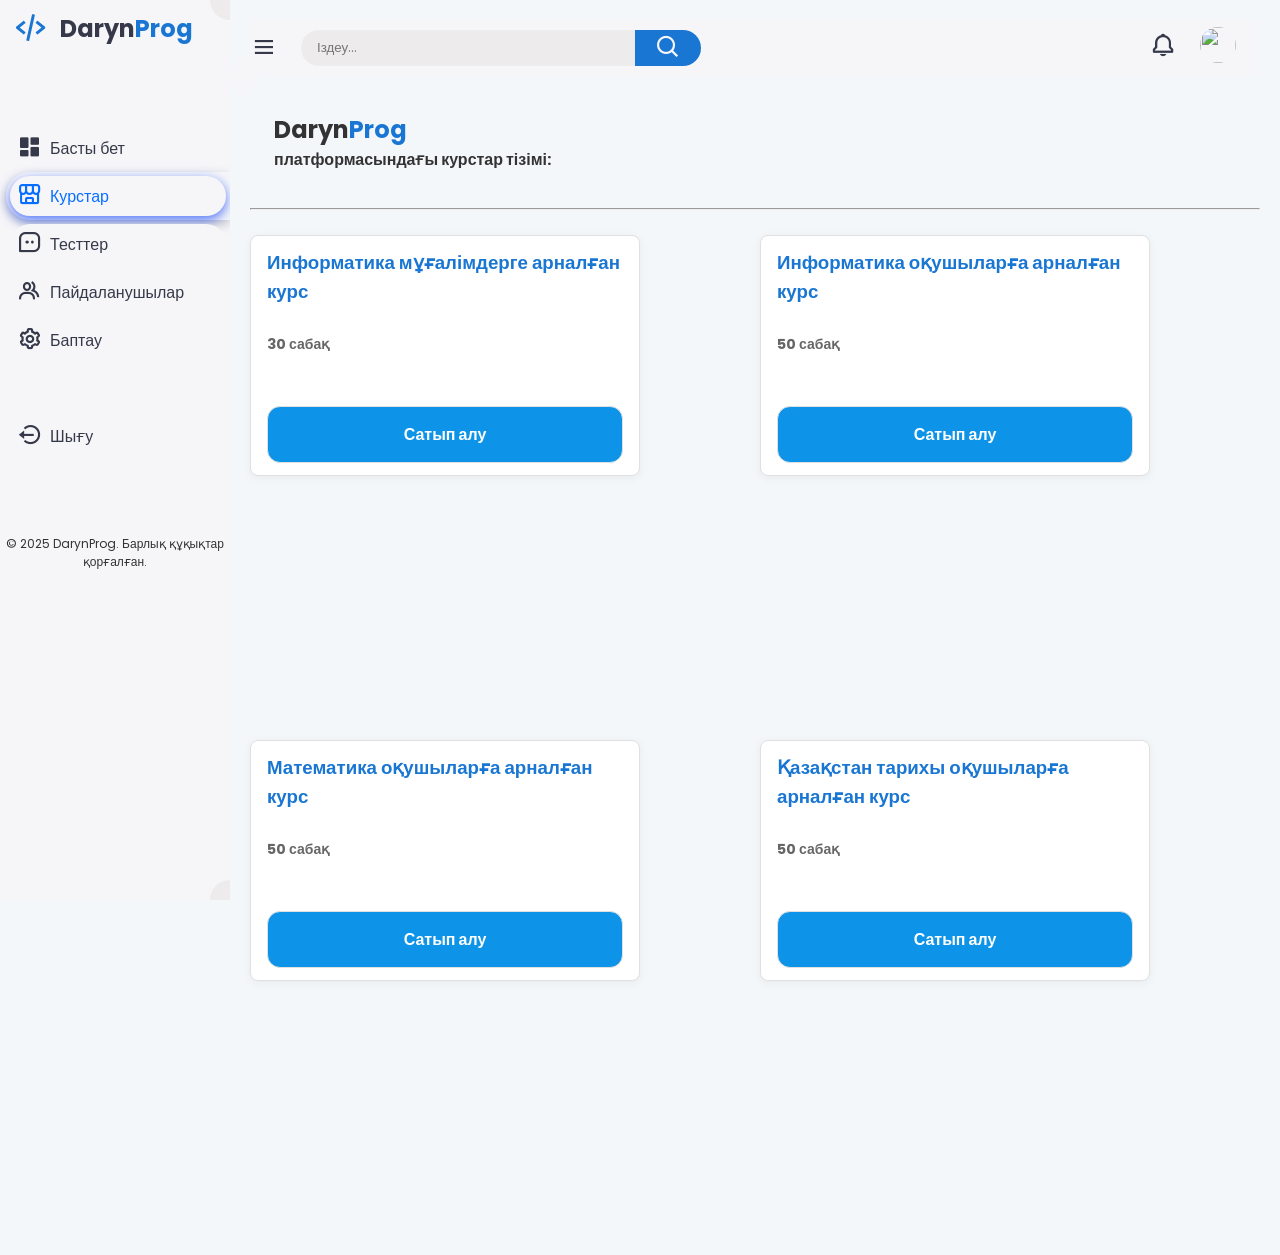
==== course.html @ 2ce2e3cc "Add files via upload" ====
<!DOCTYPE html>
<html lang="en">    
    <head>
        <meta charset="UTF-8">
        <meta name="viewport" content="width=device-width, initial-scale=1.0">
        <link href='https://unpkg.com/boxicons@2.1.4/css/boxicons.min.css' rel='stylesheet'>
        <link rel="stylesheet" href="style.css">
        <link rel="icon" href="imgg/daryn.png">
        <title>Daryn | Prog</title>
    </head>
    
    <body>
    
        <!-- Sidebar -->
        <div class="sidebar">
            <a href="#" class="logo">
                <i class='bx bx-code-alt'></i>
                <div class="logo-name"><span>Daryn</span>Prog</div>
            </a>
            <ul class="side-menu">
                <li><a href="glavny.html"><i class='bx bxs-dashboard'></i>Басты бет</a></li>
                <li class="active"><a href="course.html"><i class='bx bx-store-alt'></i>Курстар</a></li>
                <li><a href="#"><i class='bx bx-message-square-dots'></i>Тесттер</a></li>
                <li><a href="#"><i class='bx bx-group'></i>Пайдаланушылар</a></li>
                <li><a href="#"><i class='bx bx-cog'></i>Баптау</a></li>
            </ul>
            <ul class="side-menu">
                <li>
                    <a href="https://darynprog.github.io/infotest/" class="Шығу">
                        <i class='bx bx-log-out-circle'></i>
                        Шығу
                    </a>
                </li>
            </ul>
            <ul><br><br><br>
                <li align="center">
                    <p style="font-size:12px;" align="center">© 2025 DarynProg. Барлық құқықтар қорғалған. </p>
                </li>
            </ul>
        </div>
        <!-- End of Sidebar -->
    
        <!-- Main Content -->
        <div class="content">
            <!-- Navbar -->
            <nav>
                <i class='bx bx-menu'></i>
                <form action="#">
                    <div class="form-input">
                        <input type="search" placeholder="Іздеу...">
                        <button class="search-btn" type="submit"><i class='bx bx-search'></i></button>
                    </div>
                </form>
                <input type="checkbox" id="theme-toggle" hidden>
                
                <a href="#" class="notif">
                    <i class='bx bx-bell'></i>
                    
               </a>
                <a href="#" class="profile">
                    <img src="imgg/iconnn.png">
                </a>
            </nav>

            <main>
                <div id="course-container">

                    <p style="color:rgb(36, 35, 35)"> 
                        <h2> <b>Daryn<b style="color:#1976D2">Prog</b> </h2>платформасындағы курстар тізімі:   </p> 
                </div>
            </main><hr><br>
        <div class="course-container">
            <ul class="course-list">
                    <a href="index.html" >
                        <li class="course-item"> <h3> Информатика мұғалімдерге  арналған курс</h3><br><span>30  сабақ</span>
                            <br><br><br><button class="course-btn" onclick="buyAllCourses()"> 
                            <b>Сатып алу</b></button>
                        </li>
                    </a>
                    <!-- <button class="course-btn" onclick="buyCourse('course1')">Бірінші тақырыпты сатып алу</button>  -->
            </ul>
            <ul class="course-list">
                    <a href="#" >
                        <li class="course-item"> <h3> Информатика оқушыларға  арналған курс</h3><br><span>50  сабақ</span>
                            <br><br><br><button class="course-btn"><!-- onclick="buyAllCourses()" -->
                            <b>Сатып алу</b></button>
                        </li>
                    </a>
                    <!-- <button class="course-btn" onclick="buyCourse('course1')">Бірінші тақырыпты сатып алу</button>  -->
            </ul>
            <ul class="course-list">
                    <a href="#" >
                        <li class="course-item"> <h3> Математика оқушыларға  арналған курс</h3><br><span>50  сабақ</span>
                            <br><br><br><button class="course-btn"><!-- onclick="buyAllCourses()" -->
                            <b>Сатып алу</b></button>
                        </li>
                    </a>
                    <!-- <button class="course-btn" onclick="buyCourse('course1')">Бірінші тақырыпты сатып алу</button>  -->
            </ul>
            <ul class="course-list">
                    <a href="#" >
                        <li class="course-item"> <h3> Қазақстан тарихы оқушыларға  арналған курс</h3><br><span>50  сабақ</span>
                            <br><br><br><button class="course-btn"><!-- onclick="buyAllCourses()" -->
                            <b>Сатып алу</b></button>
                        </li>
                    </a>
                    <!-- <button class="course-btn" onclick="buyCourse('course1')">Бірінші тақырыпты сатып алу</button>  -->
            </ul>
            
        </div>
            <script src="index.js"></script>
</body>
</html>
---- style.css ----
@import url('https://fonts.googleapis.com/css2?family=Poppins:wght@300;400;500;600;700;800&display=swap');

:root {
    --light: #f6f6f9;
    --primary: #1976D2;
    --light-primary: #CFE8FF;
    --grey: #edebeb;
    --dark-grey: #AAAAAA;
    --dark: #363949;
    --danger: #D32F2F;
	--light-danger: #FECDD3;
    --warning: #FBC02D;
    --light-warning: #FFF2C6;
    --success: #388E3C;
    --light-success: #BBF7D0;
}

*{
    margin: 0;
    padding: 0;
    box-sizing: border-box;
    font-family: 'Poppins', sans-serif;
}

.bx{
    font-size: 1.7rem;
}

a{
    text-decoration: none;
}

li{
    list-style: none;
}

html{
    overflow-x: hidden;
}

body.dark{
    --light: #181a1e;
    --grey: #25252c;
    --dark: #fbfbfb
}

body{
    background: var(--grey);
    overflow-x: hidden;
}

.sidebar{
    position: fixed;
    top: 0;
    left: 0;
    background: var(--light);
    width: 230px;
    height: 100%;
    z-index: 2000;
    overflow-x: hidden;
    scrollbar-width: none;
    transition: all 0.3s ease;
    }

.sidebar::-webkit-scrollbar{
    display: none;
}

.sidebar.close{
    width: 60px;
}
.course-list-wrapper {
    width: 100%;
    padding: 10px;
}



.course-list {
    padding: 0;
    margin: 0;
    list-style: none;
}




.sidebar .logo{
    font-size: 24px;
    font-weight: 700;
    height: 56px;
    display: flex;
    align-items: center;
    color: var(--primary);
    z-index: 500;
    padding-bottom: 20px;
    box-sizing: content-box;
}
.sidebar .logo .logo-name span{
    color: var(--dark);
    
}

.sidebar .logo .bx{
    min-width: 60px;
    display: flex;
    justify-content: center;
    font-size: 2.2rem;
}

.sidebar .side-menu{
    width: 100%;
    margin-top: 48px;
}

.sidebar .side-menu li{
    height: 48px;
    background: transparent;
    margin-left: 6px;
    border-radius: 48px 0 0 48px;
    padding: 4px;
}

.sidebar .side-menu li.active{
    box-shadow: 0 4px 12px rgba(0,0,0,0.2);
}
.sidebar .side-menu li:hover {
    background-color:#d9d9f3;
    transform: translateX(2px); /* Жанынан 5px-ге жылжиды */
    transition: all 0.6s ease;
    color:#056dfffd;
    box-shadow: 0 4px 12px rgba(11, 62, 247, 0.7);
  }
.sidebar .side-menu li.active::before{
    content: "";
    position: absolute;
    width: 40px;
    height: 40px;
    border-radius: 50%;
    top: -40px;
    right: 0;
    box-shadow: 20px 20px 0 var(--grey);
    z-index: -1;
}

.sidebar .side-menu li.active::after{
    content: "";
    position: absolute;
    width: 40px;
    height: 40px;
    border-radius: 50%;
    bottom: -40px;
    right: 0;
    box-shadow: 20px -20px 0 var(--grey);
    z-index: -1;
}

.sidebar .side-menu li a{
    width: 100%;
    height: 100%;
    background: var(--light);
    display: flex;
    align-items: center;
    border-radius: 48px;
    font-size: 16px;
    color: var(--dark);
    white-space: nowrap;
    overflow-x: hidden;
    transition: all 0.3s ease;
}

.sidebar .side-menu li.active a{
    color:#056dfffd;
    box-shadow: 0 4px 12px rgba(11, 62, 247, 0.7); 
    /*  0,0,0,0.2 */
}

.sidebar.close .side-menu li a{
    width: calc(48px - (4px * 2));
    transition: all 0.3s ease;
}

.sidebar .side-menu li a .bx{
    min-width: calc(60px - ((4px + 6px) * 2));
    display: flex;
    font-size: 1.6rem;
    justify-content: center;
}
.sidebar .side-menu li a.logout{
    color: var(--danger); 
}
.content{
    position: relative;
    width: calc(100% - 230px);
    left: 230px;
    transition: all 0.3s ease;
}

.sidebar.close~.content{
    width: calc(100% - 60px);
    left: 60px;
}

.content nav{
    height: 56px;
    background: var(--light);
    padding: 0 24px 0 0;
    display: flex;
    align-items: center;
    grid-gap: 24px;
    position: sticky;
    top: 0;
    left: 0;
    z-index: 1000;
}

.content nav::before{
    content: "";
    position: absolute;
    width: 40px;
    height: 40px;
    bottom: -40px;
    left: 0;
    border-radius: 50%;
    box-shadow: -20px -20px 0 var(--light);
}

.content nav a{
    color: var(--dark);
}

.content nav .bx.bx-menu{
    cursor: pointer;
    color: var(--dark);
}

.content nav form{
    max-width: 400px;
    width: 100%;
    margin-right: auto;
}

.content nav form .form-input{
    display: flex;
    align-items: center;
    height: 36px;
}

.content nav form .form-input input{
    flex-grow: 1;
    padding: 0 16px;
    height: 100%;
    border: none;
    background: var(--grey);
    border-radius: 36px 0 0 36px;
    outline: none;
    width: 100%;
    color: var(--dark);
}

.content nav form .form-input button{
    width: 80px;
    height: 100%;
    display: flex;
    justify-content: center;
    align-items: center;
    background: var(--primary);
    color: var(--light);
    font-size: 18px;
    border: none;
    outline: none;
    border-radius: 0 36px 36px 0;
    cursor: pointer;
}

.content nav .notif{
    font-size: 20px;
    position: relative;
}

.content nav .notif .count{
    position: absolute;
    top: -6px;
    right: -6px;
    width: 20px;
    height: 20px;
    background: var(--danger);
    border-radius: 50%;
    color: var(--light);
    border: 2px solid var(--light);
    font-weight: 700;
    font-size: 12px;
    display: flex;
    align-items: center;
    justify-content: center;
}

.content nav .profile img{
    width: 36px;
    height: 36px;
    object-fit: cover;
    border-radius: 50%;
}

.content nav .theme-toggle{
    display: block;
    min-width: 50px;
    height: 25px;
    background: var(--grey);
    cursor: pointer;
    position: relative;
    border-radius: 25px;
}

.content nav .theme-toggle::before{
    content: "";
    position: absolute;
    top: 2px;
    left: 2px;
    bottom: 2px;
    width: calc(25px - 4px);
    background: var(--primary);
    border-radius: 50%;
    transition: all 0.3s ease;
}

.content nav #theme-toggle:checked+.theme-toggle::before{
    left: calc(100% - (25px - 4px) - 2px);
}

.content main{
    width: 100%;
    padding: 36px 24px;
    max-height: calc(100vh - 56px);
}

.content main .header{
    display: flex;
    align-items: center;
    justify-content: space-between;
    grid-gap: 16px;
    flex-wrap: wrap;
}

.content main .header .left h1{
    font-size: 36px;
    font-weight: 600;
    margin-bottom: 10px;
    align-items: center;
    padding-left: 65px;
    color:#1370e2;
    border-radius: 13px;
    box-shadow: 0 2px 6px rgb(5, 34, 254);
    /* var(--dark) */
}

.content main .header .left .breadcrumb{
    display: flex;
    align-items: center;
    grid-gap: 16px;
}

.content main .header .left .breadcrumb li{
    color: var(--dark);
}

.content main .header .left .breadcrumb li a{
    color: var(--dark-grey);
    pointer-events: none;
}

.content main .header .left .breadcrumb li a.active{
    color: var(--primary);
    pointer-events: none;
}

.content main .header .report{
    height: 36px;
    padding: 0 16px;
    border-radius: 36px;
    background: var(--primary);
    color: var(--light);
    display: flex;
    align-items: center;
    justify-content: center;
    grid-gap: 10px;
    font-weight: 500;
}

.content main .insights{
    display: grid;
    grid-template-columns: repeat(auto-fit, minmax(240px, 1fr));
    grid-gap: 24px;
    margin-top: 36px;
}

.content main .insights li{
    padding: 24px;
    background: var(--light);
    border-radius: 20px;
    display: flex;
    align-items: center;
    grid-gap: 24px;
    cursor: pointer;
}

.content main .insights li .bx{
    width: 80px;
    height: 80px;
    border-radius: 10px;
    font-size: 36px;
    display: flex;
    align-items: center;
    justify-content: center;
}

.content main .insights li:nth-child(1) .bx{
    background: var(--light-primary);
    color: var(--primary);
}

.content main .insights li:nth-child(2) .bx{
    background: var(--light-warning);
    color: var(--warning);
}

.content main .insights li:nth-child(3) .bx{
    background: var(--light-success);
    color: var(--success);
}

.content main .insights li:nth-child(4) .bx{
    background: var(--light-danger);
    color: var(--danger);
}

.content main .insights li .info h3{
    font-size: 24px;
    font-weight: 600;
    color: var(--dark);
}

.content main .insights li .info p{
    color: var(--dark);
}

.content main .bottom-data{
    display: flex;
    flex-wrap: wrap;
    grid-gap: 24px;
    margin-top: 24px;
    width: 100%;
    color: var(--dark);
}

.content main .bottom-data>div{
    border-radius: 20px;
    background: var(--light);
    padding: 24px;
    overflow-x: auto;
}

.content main .bottom-data .header{
    display: flex;
    align-items: center;
    grid-gap: 16px;
    margin-bottom: 24px;
}

.content main .bottom-data .header h3{
    margin-right: auto;
    font-size: 24px;
    font-weight: 600;
}

.content main .bottom-data .header .bx{
    cursor: pointer;
}

.content main .bottom-data .orders{
    flex-grow: 1;
    flex-basis: 500px;
}

.content main .bottom-data .orders table{
    width: 100%;
    border-collapse: collapse;
}

.content main .bottom-data .orders table th{
    padding-bottom: 12px;
    font-size: 13px;
    text-align: left;
    border-bottom: 1px solid var(--grey);
}

.content main .bottom-data .orders table td{
    padding: 16px 0;
}

.content main .bottom-data .orders table tr td:first-child{
    display: flex;
    align-items: center;
    grid-gap: 12px;
    padding-left: 6px;
}

.content main .bottom-data .orders table td img{
    width: 36px;
    height: 36px;
    border-radius: 50%;
    object-fit: cover;
}

.content main .bottom-data .orders table tbody tr{
    cursor: pointer;
    transition: all 0.3s ease;
}

.content main .bottom-data .orders table tbody tr:hover{
    background: var(--grey);
}

.content main .bottom-data .orders table tr td .status{
    font-size: 10px;
    padding: 6px 16px;
    color: var(--light);
    border-radius: 20px;
    font-weight: 700;
}

.content main .bottom-data .orders table tr td .status.completed{
    background: var(--success);
}

.content main .bottom-data .orders table tr td .status.process{
    background: var(--primary);
}

.content main .bottom-data .orders table tr td .status.pending{
    background: var(--warning);
}

.content main .bottom-data .reminders{
    flex-grow: 1;
    flex-basis: 300px;
}

.content main .bottom-data .reminders .task-list{
    width: 100%;
}

.content main .bottom-data .reminders .task-list li{
    width: 100%;
    margin-bottom: 16px;
    background: var(--grey);
    padding: 14px 10px;
    border-radius: 10px;
    display: flex;
    align-items: center;
    justify-content: space-between;
}

.content main .bottom-data .reminders .task-list li .task-title{
    display: flex;
    align-items: center;
}

.content main .bottom-data .reminders .task-list li .task-title p{
    margin-left: 6px;
}

.content main .bottom-data .reminders .task-list li .bx{
  cursor: pointer;  
}

.content main .bottom-data .reminders .task-list li.completed{
    border-left: 10px solid var(--success);
}

.content main .bottom-data .reminders .task-list li.not-completed{
    border-left: 10px solid var(--danger);
}

.content main .bottom-data .reminders .task-list li:last-child{
   margin-bottom: 0;
}

@media screen and (max-width: 768px) {
    .course-item {
        display: flex;
        align-items: center;
        padding: 12px;
        margin-bottom: 10px;
        background-color: #fff;
        border-radius: 10px;
        box-shadow: 0 2px 5px rgba(0, 0, 0, 0.1);
        font-size: 15px;
        gap: 10px; /* иконка мен жазу арасын ашу үшін */
    }

    .course-info {
        flex: 1; /* максимум кеңістік алады */
        min-width: 0; /* сығылуға рұқсат береді */
        font-weight: 600;
        font-size: 15px;
        overflow-wrap: break-word;
    }
    .toggle-icon {
        width: 30px;
        height: 30px;
        background-color: #cce4ff;
        color: #005cbf;
        border-radius: 50%;
        display: flex;
        justify-content: center;
        align-items: center;
        font-size: 16px;
        cursor: pointer;
        /* сол жаққа жылжыту үшін: */
        order: -1;
        margin-right: 10px;
    }
    
    .sidebar{
        width: 200px;
    }

    .content{
        width: calc(100% - 60px);
        left: 200px;
    }
    .course-btn{
        width: 100%;
        padding: 10px;
        padding: 0;
        margin: 0;
        list-style: none;
        text-align: center;
        justify-content: space-between;
        align-items: center;
        flex-wrap: wrap;
    }
    .course-btn:hover {
        background-color: #006fd6;
        box-shadow: 0 8px 16px rgba(0, 0, 0, 0.2);
        transform: scale(1.05);
      }
    .course-list-wrapper {
        width: 100%;
        padding: 10px;
    }

    .course-list {
        padding: 0;
        margin: 0;
        list-style: none;
    }
    .subtext {
        display: block;
        font-size: 13px;
        color: gray;
        margin-top: 4px;
    }
    .lesson-list {
        padding-left: 20px;
        margin-top: -5px;
        margin-bottom: 10px;
        font-size: 13px;
        color: #333;
    }

    .lesson-item {
        padding: 5px 0;
    }
    
}
        @media screen and (max-width: 576px) {
            .course-list-wrapper {
                width: 100%;
                padding: 10px;
            }
        
            .course-list {
                padding: 0;
                margin: 0;
                list-style: none;
            }
            .course-btn{
                width: 100%;
                padding: 10px;
                padding: 0;
                margin: 0;
                list-style: none;
                justify-content: space-between;
                align-items: center;
                flex-wrap: wrap;
            }
            .course-btn:hover {
                background-color: #006fd6;
                box-shadow: 0 8px 16px rgba(0, 0, 0, 0.2);
                transform: scale(1.05);
              }
        
            .course-item {
                display: flex;
                justify-content: space-between;
                align-items: center;
                padding: 12px;
                margin-bottom: 10px;
                background-color: #fff;
                border-radius: 10px;
                box-shadow: 0 2px 5px rgba(0, 0, 0, 0.1);
                font-size: 15px;
                flex-wrap: wrap;
            }
        
            .course-info {
                flex: 1 1 70%;
                font-weight: 600;
                font-size: 14px;
            }
        
            .subtext {
                display: block;
                font-size: 13px;
                color: gray;
                margin-top: 4px;
            }
        
            .toggle-icon {
                width: 30px;
                height: 30px;
                background-color: #cce4ff;
                color: #005cbf;
                border-radius: 50%;
                display: flex;
                justify-content: center;
                align-items: center;
                font-size: 16px;
                cursor: pointer;
                /* сол жаққа жылжыту үшін: */
                order: -1;
                margin-right: 10px;
            }
            .lesson-list {
                padding-left: 20px;
                margin-top: -5px;
                margin-bottom: 10px;
                font-size: 13px;
                color: #333;
            }
        
            .lesson-item {
                padding: 5px 0;
            }
        
        
    
    .content nav form .form-input input{
        display: none;
    }

    .content nav form .form-input button{
        width: auto;
        height: auto;
        background: transparent;
        color: var(--dark);
        border-radius: none;
    }

    .content nav form.show .form-input input{
        display: block;
        width: 100%;
    }

    .content nav form.show .form-input button{
        width: 36px;
        height: 100%;
        color: var(--light);
        background: var(--danger);
        border-radius: 0 36px 36px 0;
    }

    .content nav form.show~.notif, .content nav form.show~.profile{
        display: none;
    }

    .content main .insights {
        grid-template-columns: 1fr;
    }

    .content main .bottom-data .header{
        min-width: 340px;
    }

    .content main .bottom-data .orders table{
        min-width: 340px;
    }

    .content main .bottom-data .reminders .task-list{
        min-width: 340px;
    }

}
body {
    font-family: 'Segoe UI', Tahoma, Geneva, Verdana, sans-serif;
    background-color: #f4f7fa;
    margin: 0;
    padding: 20px;
    color: #333;
  }
  h1 {
    font-size: 28px;
    margin-bottom: 20px;
  }
  .course-container {
    height:1000px;
    display: grid;
    grid-template-columns: repeat(2, minmax(100px, 1fr));
    gap: 10px;
    align-items: start;
  }
  .course-btn{
    cursor:pointer;
    color:#ffffff;
    font-size: 16px;
    background-color: #0d94e8;
    border-radius: 13px;
    border: 1px solid #e0e0e0;
    width: 100%;
    padding: 15px;
    list-style: none;
    transition: 0.3s ease;
    justify-content: center;
    align-items: center;
  }
  .course-btn:hover {
    background-color: #115a9e;
    color:#07ff39;
    box-shadow: 0 8px 16px rgba(0, 0, 0, 0.2);
    transform: scale(1.05);
  }
  .course-item {
    color: #1976D2;
    transition: all 0.3s ease;
    box-shadow: 0 2px 10px rgba(0, 0, 0, 0.05);
    cursor: pointer;
    background: #ffffff;
    border: 1px solid #e0e0e0;
    padding: 12px 16px;
    border-radius: 8px;
    margin-bottom: 5px;
    align-items: center;
    font-weight: bold;
    user-select: none;
  }


  .course-list {
    list-style: none;
    padding: 0;
    max-width: 390px;
    transition: 0.3s ease;
    height: 0px;
  }
  .course-list-wrapper{
    padding-bottom: 200px;
  }
  
  .course-item:hover {
    background-color: #eaf3ff;
    transform: translateY(-3px);
    border-left: 6px solid #007bff;
  }
  .course-item span {
    font-size: 14px;
    color: #666;
    transition:  0.3s ease;
  }

  .video-section {
    margin-top: 40px;
    max-width: 800px;
    background: white;
    padding: 20px;
    border-radius: 16px;
    box-shadow: 0 2px 10px rgba(0, 0, 0, 0.05);
  }

  iframe {
    width: 100%;
    height: 400px;
    border: none;
    border-radius: 8px;
  }

  .quiz {
    margin-top: 20px;
  }
  .quiz input[type="text"] {
    width: 100%;
    padding: 10px;
    margin-bottom: 10px;
    border: 1px solid #ccc;
    border-radius: 6px;
  }
  .quiz button {
    padding: 10px 20px;
    background-color: #1976D2;
    color: white;
    border: none;
    border-radius: 6px;
    cursor: pointer;
    transition: background-color 0.3s ease;
  }
  .quiz button:hover {
    background-color: #00060c;
  }
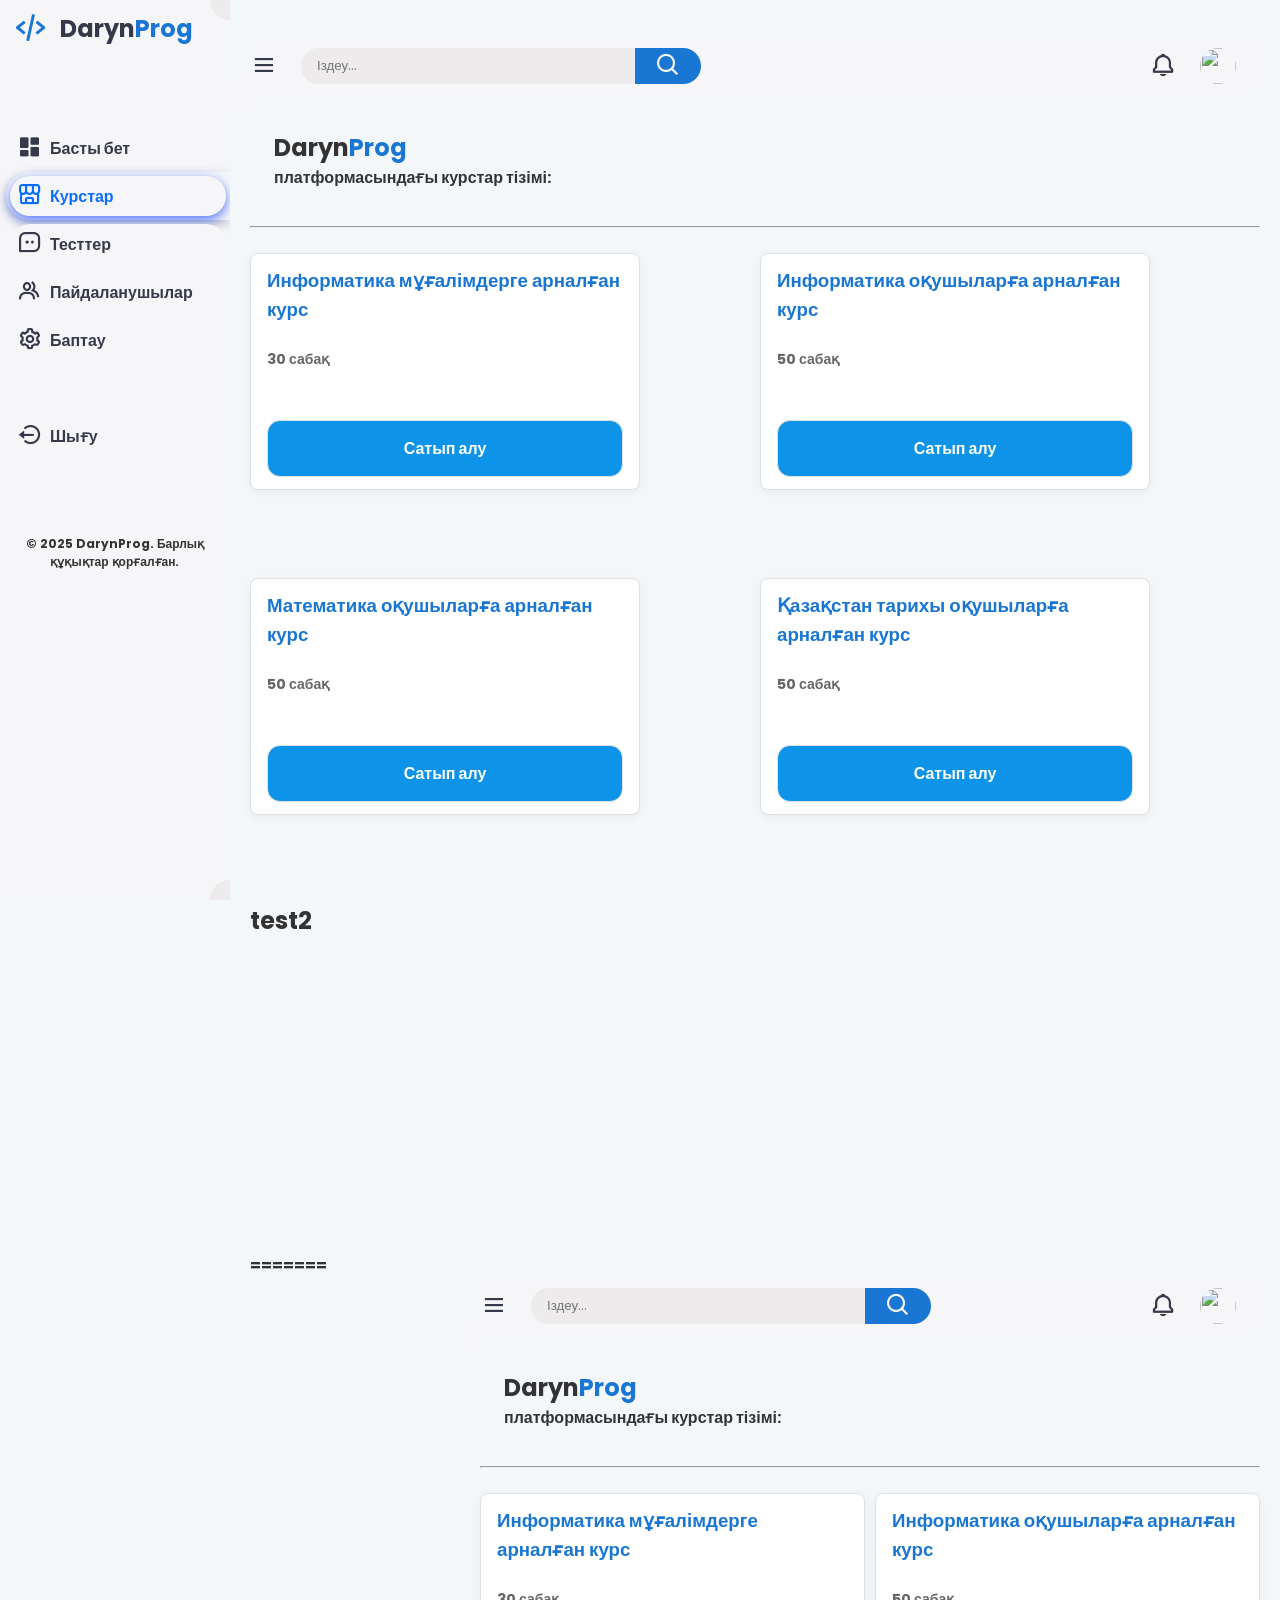
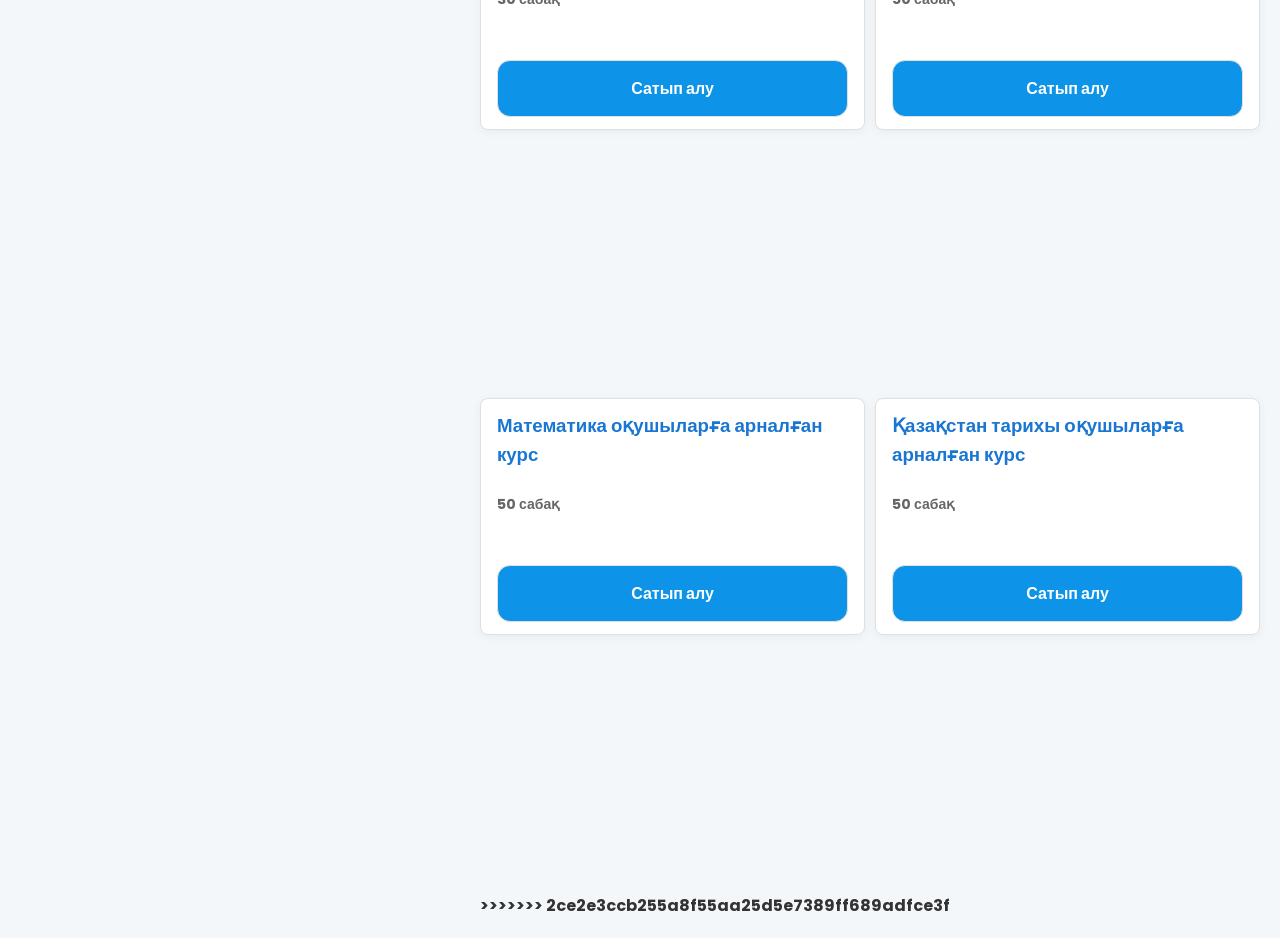
==== commit 34033b40: "Update course.html" ====
--- a/course.html
+++ b/course.html
@@ -1,113 +1,232 @@
-<!DOCTYPE html>
-<html lang="en">    
-    <head>
-        <meta charset="UTF-8">
-        <meta name="viewport" content="width=device-width, initial-scale=1.0">
-        <link href='https://unpkg.com/boxicons@2.1.4/css/boxicons.min.css' rel='stylesheet'>
-        <link rel="stylesheet" href="style.css">
-        <link rel="icon" href="imgg/daryn.png">
-        <title>Daryn | Prog</title>
-    </head>
-    
-    <body>
-    
-        <!-- Sidebar -->
-        <div class="sidebar">
-            <a href="#" class="logo">
-                <i class='bx bx-code-alt'></i>
-                <div class="logo-name"><span>Daryn</span>Prog</div>
-            </a>
-            <ul class="side-menu">
-                <li><a href="glavny.html"><i class='bx bxs-dashboard'></i>Басты бет</a></li>
-                <li class="active"><a href="course.html"><i class='bx bx-store-alt'></i>Курстар</a></li>
-                <li><a href="#"><i class='bx bx-message-square-dots'></i>Тесттер</a></li>
-                <li><a href="#"><i class='bx bx-group'></i>Пайдаланушылар</a></li>
-                <li><a href="#"><i class='bx bx-cog'></i>Баптау</a></li>
-            </ul>
-            <ul class="side-menu">
-                <li>
-                    <a href="https://darynprog.github.io/infotest/" class="Шығу">
-                        <i class='bx bx-log-out-circle'></i>
-                        Шығу
-                    </a>
-                </li>
-            </ul>
-            <ul><br><br><br>
-                <li align="center">
-                    <p style="font-size:12px;" align="center">© 2025 DarynProg. Барлық құқықтар қорғалған. </p>
-                </li>
-            </ul>
-        </div>
-        <!-- End of Sidebar -->
-    
-        <!-- Main Content -->
-        <div class="content">
-            <!-- Navbar -->
-            <nav>
-                <i class='bx bx-menu'></i>
-                <form action="#">
-                    <div class="form-input">
-                        <input type="search" placeholder="Іздеу...">
-                        <button class="search-btn" type="submit"><i class='bx bx-search'></i></button>
-                    </div>
-                </form>
-                <input type="checkbox" id="theme-toggle" hidden>
-                
-                <a href="#" class="notif">
-                    <i class='bx bx-bell'></i>
-                    
-               </a>
-                <a href="#" class="profile">
-                    <img src="imgg/iconnn.png">
-                </a>
-            </nav>
-
-            <main>
-                <div id="course-container">
-
-                    <p style="color:rgb(36, 35, 35)"> 
-                        <h2> <b>Daryn<b style="color:#1976D2">Prog</b> </h2>платформасындағы курстар тізімі:   </p> 
-                </div>
-            </main><hr><br>
-        <div class="course-container">
-            <ul class="course-list">
-                    <a href="index.html" >
-                        <li class="course-item"> <h3> Информатика мұғалімдерге  арналған курс</h3><br><span>30  сабақ</span>
-                            <br><br><br><button class="course-btn" onclick="buyAllCourses()"> 
-                            <b>Сатып алу</b></button>
-                        </li>
-                    </a>
-                    <!-- <button class="course-btn" onclick="buyCourse('course1')">Бірінші тақырыпты сатып алу</button>  -->
-            </ul>
-            <ul class="course-list">
-                    <a href="#" >
-                        <li class="course-item"> <h3> Информатика оқушыларға  арналған курс</h3><br><span>50  сабақ</span>
-                            <br><br><br><button class="course-btn"><!-- onclick="buyAllCourses()" -->
-                            <b>Сатып алу</b></button>
-                        </li>
-                    </a>
-                    <!-- <button class="course-btn" onclick="buyCourse('course1')">Бірінші тақырыпты сатып алу</button>  -->
-            </ul>
-            <ul class="course-list">
-                    <a href="#" >
-                        <li class="course-item"> <h3> Математика оқушыларға  арналған курс</h3><br><span>50  сабақ</span>
-                            <br><br><br><button class="course-btn"><!-- onclick="buyAllCourses()" -->
-                            <b>Сатып алу</b></button>
-                        </li>
-                    </a>
-                    <!-- <button class="course-btn" onclick="buyCourse('course1')">Бірінші тақырыпты сатып алу</button>  -->
-            </ul>
-            <ul class="course-list">
-                    <a href="#" >
-                        <li class="course-item"> <h3> Қазақстан тарихы оқушыларға  арналған курс</h3><br><span>50  сабақ</span>
-                            <br><br><br><button class="course-btn"><!-- onclick="buyAllCourses()" -->
-                            <b>Сатып алу</b></button>
-                        </li>
-                    </a>
-                    <!-- <button class="course-btn" onclick="buyCourse('course1')">Бірінші тақырыпты сатып алу</button>  -->
-            </ul>
-            
-        </div>
-            <script src="index.js"></script>
-</body>
-</html>+<<<<<<< HEAD
+<!DOCTYPE html>
+<html lang="en">    
+    <head>
+        <meta charset="UTF-8">
+        <meta name="viewport" content="width=device-width, initial-scale=1.0">
+        <link href='https://unpkg.com/boxicons@2.1.4/css/boxicons.min.css' rel='stylesheet'>
+        <link rel="stylesheet" href="style.css">
+        <link rel="icon" href="imgg/daryn.png">
+        <title>Daryn | Prog</title>
+    </head>
+    
+    <body>
+    
+        <!-- Sidebar -->
+        <div class="sidebar">
+            <a href="#" class="logo">
+                <i class='bx bx-code-alt'></i>
+                <div class="logo-name"><span>Daryn</span>Prog</div>
+            </a>
+            <ul class="side-menu">
+                <li><a href="glavny.html"><i class='bx bxs-dashboard'></i>Басты бет</a></li>
+                <li class="active"><a href="course.html"><i class='bx bx-store-alt'></i>Курстар</a></li>
+                <li><a href="#"><i class='bx bx-message-square-dots'></i>Тесттер</a></li>
+                <li><a href="#"><i class='bx bx-group'></i>Пайдаланушылар</a></li>
+                <li><a href="#"><i class='bx bx-cog'></i>Баптау</a></li>
+            </ul>
+            <ul class="side-menu">
+                <li>
+                    <a href="https://darynprog.github.io/infotest/" class="Шығу">
+                        <i class='bx bx-log-out-circle'></i>
+                        Шығу
+                    </a>
+                </li>
+            </ul>
+            <ul><br><br><br>
+                <li align="center">
+                    <p style="font-size:12px;" align="center">© 2025 DarynProg. Барлық құқықтар қорғалған. </p>
+                </li>
+            </ul>
+        </div>
+        <!-- End of Sidebar -->
+    
+        <!-- Main Content -->
+        <div class="content">
+            <!-- Navbar -->
+            <nav>
+                <i class='bx bx-menu'></i>
+                <form action="#">
+                    <div class="form-input">
+                        <input type="search" placeholder="Іздеу...">
+                        <button class="search-btn" type="submit"><i class='bx bx-search'></i></button>
+                    </div>
+                </form>
+                <input type="checkbox" id="theme-toggle" hidden>
+                
+                <a href="#" class="notif">
+                    <i class='bx bx-bell'></i>
+                    
+               </a>
+                <a href="#" class="profile">
+                    <img src="imgg/iconnn.png">
+                </a>
+            </nav>
+
+            <main>
+                <div id="course-container">
+
+                    <p style="color:rgb(36, 35, 35)"> 
+                        <h2> <b>Daryn<b style="color:#1976D2">Prog</b> </h2>платформасындағы курстар тізімі:   </p> 
+                </div>
+            </main><hr><br>
+        <div class="course-container">
+            <ul class="course-list">
+                    <a href="index.html" >
+                        <li class="course-item"> <h3> Информатика мұғалімдерге  арналған курс</h3><br><span>30  сабақ</span>
+                            <br><br><br><button class="course-btn" onclick="buyAllCourses()"> 
+                            <b>Сатып алу</b></button>
+                        </li>
+                    </a>
+                    <!-- <button class="course-btn" onclick="buyCourse('course1')">Бірінші тақырыпты сатып алу</button>  -->
+            </ul>
+            <ul class="course-list">
+                    <a href="#" >
+                        <li class="course-item"> <h3> Информатика оқушыларға  арналған курс</h3><br><span>50  сабақ</span>
+                            <br><br><br><button class="course-btn"><!-- onclick="buyAllCourses()" -->
+                            <b>Сатып алу</b></button>
+                        </li>
+                    </a>
+                    <!-- <button class="course-btn" onclick="buyCourse('course1')">Бірінші тақырыпты сатып алу</button>  -->
+            </ul>
+            <ul class="course-list">
+                    <a href="#" >
+                        <li class="course-item"> <h3> Математика оқушыларға  арналған курс</h3><br><span>50  сабақ</span>
+                            <br><br><br><button class="course-btn"><!-- onclick="buyAllCourses()" -->
+                            <b>Сатып алу</b></button>
+                        </li>
+                    </a>
+                    <!-- <button class="course-btn" onclick="buyCourse('course1')">Бірінші тақырыпты сатып алу</button>  -->
+            </ul>
+            <ul class="course-list">
+                    <a href="#" >
+                        <li class="course-item"> <h3> Қазақстан тарихы оқушыларға  арналған курс</h3><br><span>50  сабақ</span>
+                            <br><br><br><button class="course-btn"><!-- onclick="buyAllCourses()" -->
+                            <b>Сатып алу</b></button>
+                        </li>
+                    </a>
+                    <!-- <button class="course-btn" onclick="buyCourse('course1')">Бірінші тақырыпты сатып алу</button>  -->
+            </ul>
+
+            <h2>
+               test2
+            </h2>
+
+        </div>
+            <script src="index.js"></script>
+</body>
+=======
+<!DOCTYPE html>
+<html lang="en">    
+    <head>
+        <meta charset="UTF-8">
+        <meta name="viewport" content="width=device-width, initial-scale=1.0">
+        <link href='https://unpkg.com/boxicons@2.1.4/css/boxicons.min.css' rel='stylesheet'>
+        <link rel="stylesheet" href="style.css">
+        <link rel="icon" href="imgg/daryn.png">
+        <title>Daryn | Prog</title>
+    </head>
+    
+    <body>
+    
+        <!-- Sidebar -->
+        <div class="sidebar">
+            <a href="#" class="logo">
+                <i class='bx bx-code-alt'></i>
+                <div class="logo-name"><span>Daryn</span>Prog</div>
+            </a>
+            <ul class="side-menu">
+                <li><a href="glavny.html"><i class='bx bxs-dashboard'></i>Басты бет</a></li>
+                <li class="active"><a href="course.html"><i class='bx bx-store-alt'></i>Курстар</a></li>
+                <li><a href="#"><i class='bx bx-message-square-dots'></i>Тесттер</a></li>
+                <li><a href="#"><i class='bx bx-group'></i>Пайдаланушылар</a></li>
+                <li><a href="#"><i class='bx bx-cog'></i>Баптау</a></li>
+            </ul>
+            <ul class="side-menu">
+                <li>
+                    <a href="https://darynprog.github.io/infotest/" class="Шығу">
+                        <i class='bx bx-log-out-circle'></i>
+                        Шығу
+                    </a>
+                </li>
+            </ul>
+            <ul><br><br><br>
+                <li align="center">
+                    <p style="font-size:12px;" align="center">© 2025 DarynProg. Барлық құқықтар қорғалған. </p>
+                </li>
+            </ul>
+        </div>
+        <!-- End of Sidebar -->
+    
+        <!-- Main Content -->
+        <div class="content">
+            <!-- Navbar -->
+            <nav>
+                <i class='bx bx-menu'></i>
+                <form action="#">
+                    <div class="form-input">
+                        <input type="search" placeholder="Іздеу...">
+                        <button class="search-btn" type="submit"><i class='bx bx-search'></i></button>
+                    </div>
+                </form>
+                <input type="checkbox" id="theme-toggle" hidden>
+                
+                <a href="#" class="notif">
+                    <i class='bx bx-bell'></i>
+                    
+               </a>
+                <a href="#" class="profile">
+                    <img src="imgg/iconnn.png">
+                </a>
+            </nav>
+
+            <main>
+                <div id="course-container">
+
+                    <p style="color:rgb(36, 35, 35)"> 
+                        <h2> <b>Daryn<b style="color:#1976D2">Prog</b> </h2>платформасындағы курстар тізімі:   </p> 
+                </div>
+            </main><hr><br>
+        <div class="course-container">
+            <ul class="course-list">
+                    <a href="index.html" >
+                        <li class="course-item"> <h3> Информатика мұғалімдерге  арналған курс</h3><br><span>30  сабақ</span>
+                            <br><br><br><button class="course-btn" onclick="buyAllCourses()"> 
+                            <b>Сатып алу</b></button>
+                        </li>
+                    </a>
+                    <!-- <button class="course-btn" onclick="buyCourse('course1')">Бірінші тақырыпты сатып алу</button>  -->
+            </ul>
+            <ul class="course-list">
+                    <a href="#" >
+                        <li class="course-item"> <h3> Информатика оқушыларға  арналған курс</h3><br><span>50  сабақ</span>
+                            <br><br><br><button class="course-btn"><!-- onclick="buyAllCourses()" -->
+                            <b>Сатып алу</b></button>
+                        </li>
+                    </a>
+                    <!-- <button class="course-btn" onclick="buyCourse('course1')">Бірінші тақырыпты сатып алу</button>  -->
+            </ul>
+            <ul class="course-list">
+                    <a href="#" >
+                        <li class="course-item"> <h3> Математика оқушыларға  арналған курс</h3><br><span>50  сабақ</span>
+                            <br><br><br><button class="course-btn"><!-- onclick="buyAllCourses()" -->
+                            <b>Сатып алу</b></button>
+                        </li>
+                    </a>
+                    <!-- <button class="course-btn" onclick="buyCourse('course1')">Бірінші тақырыпты сатып алу</button>  -->
+            </ul>
+            <ul class="course-list">
+                    <a href="#" >
+                        <li class="course-item"> <h3> Қазақстан тарихы оқушыларға  арналған курс</h3><br><span>50  сабақ</span>
+                            <br><br><br><button class="course-btn"><!-- onclick="buyAllCourses()" -->
+                            <b>Сатып алу</b></button>
+                        </li>
+                    </a>
+                    <!-- <button class="course-btn" onclick="buyCourse('course1')">Бірінші тақырыпты сатып алу</button>  -->
+            </ul>
+            
+        </div>
+            <script src="index.js"></script>
+</body>
+>>>>>>> 2ce2e3ccb255a8f55aa25d5e7389ff689adfce3f
+</html>
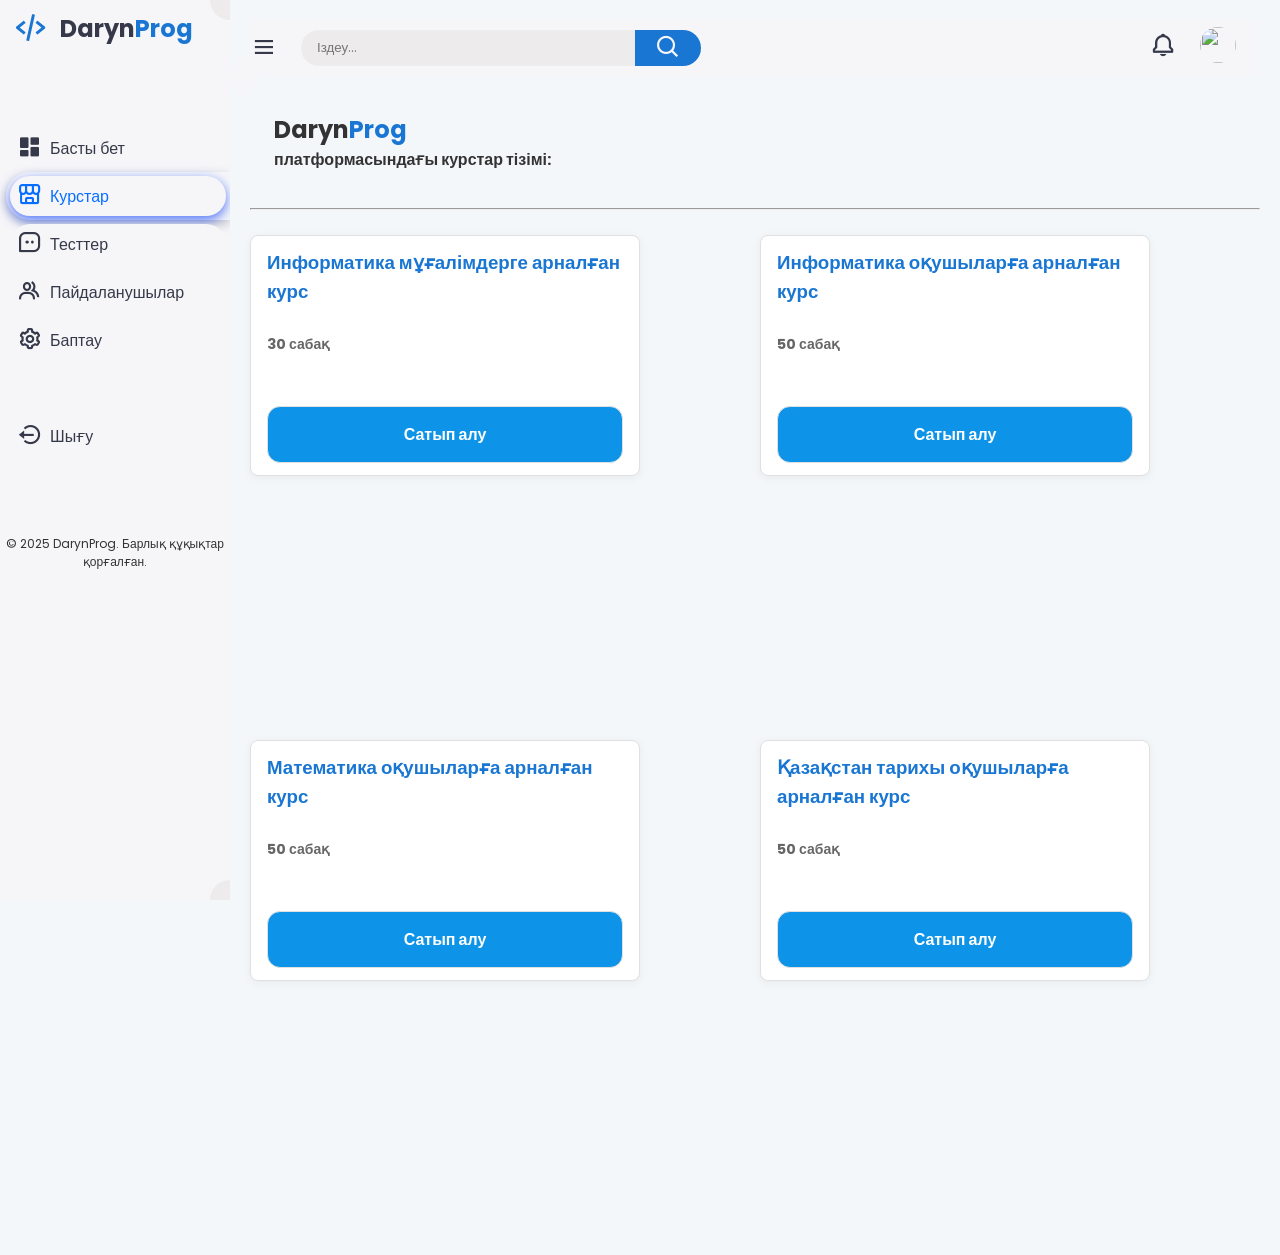
==== commit fac1b775: "Initial commit" ====
--- a/course.html
+++ b/course.html
@@ -1,121 +1,3 @@
-<<<<<<< HEAD
-<!DOCTYPE html>
-<html lang="en">    
-    <head>
-        <meta charset="UTF-8">
-        <meta name="viewport" content="width=device-width, initial-scale=1.0">
-        <link href='https://unpkg.com/boxicons@2.1.4/css/boxicons.min.css' rel='stylesheet'>
-        <link rel="stylesheet" href="style.css">
-        <link rel="icon" href="imgg/daryn.png">
-        <title>Daryn | Prog</title>
-    </head>
-    
-    <body>
-    
-        <!-- Sidebar -->
-        <div class="sidebar">
-            <a href="#" class="logo">
-                <i class='bx bx-code-alt'></i>
-                <div class="logo-name"><span>Daryn</span>Prog</div>
-            </a>
-            <ul class="side-menu">
-                <li><a href="glavny.html"><i class='bx bxs-dashboard'></i>Басты бет</a></li>
-                <li class="active"><a href="course.html"><i class='bx bx-store-alt'></i>Курстар</a></li>
-                <li><a href="#"><i class='bx bx-message-square-dots'></i>Тесттер</a></li>
-                <li><a href="#"><i class='bx bx-group'></i>Пайдаланушылар</a></li>
-                <li><a href="#"><i class='bx bx-cog'></i>Баптау</a></li>
-            </ul>
-            <ul class="side-menu">
-                <li>
-                    <a href="https://darynprog.github.io/infotest/" class="Шығу">
-                        <i class='bx bx-log-out-circle'></i>
-                        Шығу
-                    </a>
-                </li>
-            </ul>
-            <ul><br><br><br>
-                <li align="center">
-                    <p style="font-size:12px;" align="center">© 2025 DarynProg. Барлық құқықтар қорғалған. </p>
-                </li>
-            </ul>
-        </div>
-        <!-- End of Sidebar -->
-    
-        <!-- Main Content -->
-        <div class="content">
-            <!-- Navbar -->
-            <nav>
-                <i class='bx bx-menu'></i>
-                <form action="#">
-                    <div class="form-input">
-                        <input type="search" placeholder="Іздеу...">
-                        <button class="search-btn" type="submit"><i class='bx bx-search'></i></button>
-                    </div>
-                </form>
-                <input type="checkbox" id="theme-toggle" hidden>
-                
-                <a href="#" class="notif">
-                    <i class='bx bx-bell'></i>
-                    
-               </a>
-                <a href="#" class="profile">
-                    <img src="imgg/iconnn.png">
-                </a>
-            </nav>
-
-            <main>
-                <div id="course-container">
-
-                    <p style="color:rgb(36, 35, 35)"> 
-                        <h2> <b>Daryn<b style="color:#1976D2">Prog</b> </h2>платформасындағы курстар тізімі:   </p> 
-                </div>
-            </main><hr><br>
-        <div class="course-container">
-            <ul class="course-list">
-                    <a href="index.html" >
-                        <li class="course-item"> <h3> Информатика мұғалімдерге  арналған курс</h3><br><span>30  сабақ</span>
-                            <br><br><br><button class="course-btn" onclick="buyAllCourses()"> 
-                            <b>Сатып алу</b></button>
-                        </li>
-                    </a>
-                    <!-- <button class="course-btn" onclick="buyCourse('course1')">Бірінші тақырыпты сатып алу</button>  -->
-            </ul>
-            <ul class="course-list">
-                    <a href="#" >
-                        <li class="course-item"> <h3> Информатика оқушыларға  арналған курс</h3><br><span>50  сабақ</span>
-                            <br><br><br><button class="course-btn"><!-- onclick="buyAllCourses()" -->
-                            <b>Сатып алу</b></button>
-                        </li>
-                    </a>
-                    <!-- <button class="course-btn" onclick="buyCourse('course1')">Бірінші тақырыпты сатып алу</button>  -->
-            </ul>
-            <ul class="course-list">
-                    <a href="#" >
-                        <li class="course-item"> <h3> Математика оқушыларға  арналған курс</h3><br><span>50  сабақ</span>
-                            <br><br><br><button class="course-btn"><!-- onclick="buyAllCourses()" -->
-                            <b>Сатып алу</b></button>
-                        </li>
-                    </a>
-                    <!-- <button class="course-btn" onclick="buyCourse('course1')">Бірінші тақырыпты сатып алу</button>  -->
-            </ul>
-            <ul class="course-list">
-                    <a href="#" >
-                        <li class="course-item"> <h3> Қазақстан тарихы оқушыларға  арналған курс</h3><br><span>50  сабақ</span>
-                            <br><br><br><button class="course-btn"><!-- onclick="buyAllCourses()" -->
-                            <b>Сатып алу</b></button>
-                        </li>
-                    </a>
-                    <!-- <button class="course-btn" onclick="buyCourse('course1')">Бірінші тақырыпты сатып алу</button>  -->
-            </ul>
-
-            <h2>
-               test2
-            </h2>
-
-        </div>
-            <script src="index.js"></script>
-</body>
-=======
 <!DOCTYPE html>
 <html lang="en">    
     <head>
@@ -228,5 +110,4 @@
         </div>
             <script src="index.js"></script>
 </body>
->>>>>>> 2ce2e3ccb255a8f55aa25d5e7389ff689adfce3f
-</html>
+</html>
--- a/style.css
+++ b/style.css
@@ -1,920 +1,920 @@
-@import url('https://fonts.googleapis.com/css2?family=Poppins:wght@300;400;500;600;700;800&display=swap');
-
-:root {
-    --light: #f6f6f9;
-    --primary: #1976D2;
-    --light-primary: #CFE8FF;
-    --grey: #edebeb;
-    --dark-grey: #AAAAAA;
-    --dark: #363949;
-    --danger: #D32F2F;
-	--light-danger: #FECDD3;
-    --warning: #FBC02D;
-    --light-warning: #FFF2C6;
-    --success: #388E3C;
-    --light-success: #BBF7D0;
-}
-
-*{
-    margin: 0;
-    padding: 0;
-    box-sizing: border-box;
-    font-family: 'Poppins', sans-serif;
-}
-
-.bx{
-    font-size: 1.7rem;
-}
-
-a{
-    text-decoration: none;
-}
-
-li{
-    list-style: none;
-}
-
-html{
-    overflow-x: hidden;
-}
-
-body.dark{
-    --light: #181a1e;
-    --grey: #25252c;
-    --dark: #fbfbfb
-}
-
-body{
-    background: var(--grey);
-    overflow-x: hidden;
-}
-
-.sidebar{
-    position: fixed;
-    top: 0;
-    left: 0;
-    background: var(--light);
-    width: 230px;
-    height: 100%;
-    z-index: 2000;
-    overflow-x: hidden;
-    scrollbar-width: none;
-    transition: all 0.3s ease;
-    }
-
-.sidebar::-webkit-scrollbar{
-    display: none;
-}
-
-.sidebar.close{
-    width: 60px;
-}
-.course-list-wrapper {
-    width: 100%;
-    padding: 10px;
-}
-
-
-
-.course-list {
-    padding: 0;
-    margin: 0;
-    list-style: none;
-}
-
-
-
-
-.sidebar .logo{
-    font-size: 24px;
-    font-weight: 700;
-    height: 56px;
-    display: flex;
-    align-items: center;
-    color: var(--primary);
-    z-index: 500;
-    padding-bottom: 20px;
-    box-sizing: content-box;
-}
-.sidebar .logo .logo-name span{
-    color: var(--dark);
-    
-}
-
-.sidebar .logo .bx{
-    min-width: 60px;
-    display: flex;
-    justify-content: center;
-    font-size: 2.2rem;
-}
-
-.sidebar .side-menu{
-    width: 100%;
-    margin-top: 48px;
-}
-
-.sidebar .side-menu li{
-    height: 48px;
-    background: transparent;
-    margin-left: 6px;
-    border-radius: 48px 0 0 48px;
-    padding: 4px;
-}
-
-.sidebar .side-menu li.active{
-    box-shadow: 0 4px 12px rgba(0,0,0,0.2);
-}
-.sidebar .side-menu li:hover {
-    background-color:#d9d9f3;
-    transform: translateX(2px); /* Жанынан 5px-ге жылжиды */
-    transition: all 0.6s ease;
-    color:#056dfffd;
-    box-shadow: 0 4px 12px rgba(11, 62, 247, 0.7);
-  }
-.sidebar .side-menu li.active::before{
-    content: "";
-    position: absolute;
-    width: 40px;
-    height: 40px;
-    border-radius: 50%;
-    top: -40px;
-    right: 0;
-    box-shadow: 20px 20px 0 var(--grey);
-    z-index: -1;
-}
-
-.sidebar .side-menu li.active::after{
-    content: "";
-    position: absolute;
-    width: 40px;
-    height: 40px;
-    border-radius: 50%;
-    bottom: -40px;
-    right: 0;
-    box-shadow: 20px -20px 0 var(--grey);
-    z-index: -1;
-}
-
-.sidebar .side-menu li a{
-    width: 100%;
-    height: 100%;
-    background: var(--light);
-    display: flex;
-    align-items: center;
-    border-radius: 48px;
-    font-size: 16px;
-    color: var(--dark);
-    white-space: nowrap;
-    overflow-x: hidden;
-    transition: all 0.3s ease;
-}
-
-.sidebar .side-menu li.active a{
-    color:#056dfffd;
-    box-shadow: 0 4px 12px rgba(11, 62, 247, 0.7); 
-    /*  0,0,0,0.2 */
-}
-
-.sidebar.close .side-menu li a{
-    width: calc(48px - (4px * 2));
-    transition: all 0.3s ease;
-}
-
-.sidebar .side-menu li a .bx{
-    min-width: calc(60px - ((4px + 6px) * 2));
-    display: flex;
-    font-size: 1.6rem;
-    justify-content: center;
-}
-.sidebar .side-menu li a.logout{
-    color: var(--danger); 
-}
-.content{
-    position: relative;
-    width: calc(100% - 230px);
-    left: 230px;
-    transition: all 0.3s ease;
-}
-
-.sidebar.close~.content{
-    width: calc(100% - 60px);
-    left: 60px;
-}
-
-.content nav{
-    height: 56px;
-    background: var(--light);
-    padding: 0 24px 0 0;
-    display: flex;
-    align-items: center;
-    grid-gap: 24px;
-    position: sticky;
-    top: 0;
-    left: 0;
-    z-index: 1000;
-}
-
-.content nav::before{
-    content: "";
-    position: absolute;
-    width: 40px;
-    height: 40px;
-    bottom: -40px;
-    left: 0;
-    border-radius: 50%;
-    box-shadow: -20px -20px 0 var(--light);
-}
-
-.content nav a{
-    color: var(--dark);
-}
-
-.content nav .bx.bx-menu{
-    cursor: pointer;
-    color: var(--dark);
-}
-
-.content nav form{
-    max-width: 400px;
-    width: 100%;
-    margin-right: auto;
-}
-
-.content nav form .form-input{
-    display: flex;
-    align-items: center;
-    height: 36px;
-}
-
-.content nav form .form-input input{
-    flex-grow: 1;
-    padding: 0 16px;
-    height: 100%;
-    border: none;
-    background: var(--grey);
-    border-radius: 36px 0 0 36px;
-    outline: none;
-    width: 100%;
-    color: var(--dark);
-}
-
-.content nav form .form-input button{
-    width: 80px;
-    height: 100%;
-    display: flex;
-    justify-content: center;
-    align-items: center;
-    background: var(--primary);
-    color: var(--light);
-    font-size: 18px;
-    border: none;
-    outline: none;
-    border-radius: 0 36px 36px 0;
-    cursor: pointer;
-}
-
-.content nav .notif{
-    font-size: 20px;
-    position: relative;
-}
-
-.content nav .notif .count{
-    position: absolute;
-    top: -6px;
-    right: -6px;
-    width: 20px;
-    height: 20px;
-    background: var(--danger);
-    border-radius: 50%;
-    color: var(--light);
-    border: 2px solid var(--light);
-    font-weight: 700;
-    font-size: 12px;
-    display: flex;
-    align-items: center;
-    justify-content: center;
-}
-
-.content nav .profile img{
-    width: 36px;
-    height: 36px;
-    object-fit: cover;
-    border-radius: 50%;
-}
-
-.content nav .theme-toggle{
-    display: block;
-    min-width: 50px;
-    height: 25px;
-    background: var(--grey);
-    cursor: pointer;
-    position: relative;
-    border-radius: 25px;
-}
-
-.content nav .theme-toggle::before{
-    content: "";
-    position: absolute;
-    top: 2px;
-    left: 2px;
-    bottom: 2px;
-    width: calc(25px - 4px);
-    background: var(--primary);
-    border-radius: 50%;
-    transition: all 0.3s ease;
-}
-
-.content nav #theme-toggle:checked+.theme-toggle::before{
-    left: calc(100% - (25px - 4px) - 2px);
-}
-
-.content main{
-    width: 100%;
-    padding: 36px 24px;
-    max-height: calc(100vh - 56px);
-}
-
-.content main .header{
-    display: flex;
-    align-items: center;
-    justify-content: space-between;
-    grid-gap: 16px;
-    flex-wrap: wrap;
-}
-
-.content main .header .left h1{
-    font-size: 36px;
-    font-weight: 600;
-    margin-bottom: 10px;
-    align-items: center;
-    padding-left: 65px;
-    color:#1370e2;
-    border-radius: 13px;
-    box-shadow: 0 2px 6px rgb(5, 34, 254);
-    /* var(--dark) */
-}
-
-.content main .header .left .breadcrumb{
-    display: flex;
-    align-items: center;
-    grid-gap: 16px;
-}
-
-.content main .header .left .breadcrumb li{
-    color: var(--dark);
-}
-
-.content main .header .left .breadcrumb li a{
-    color: var(--dark-grey);
-    pointer-events: none;
-}
-
-.content main .header .left .breadcrumb li a.active{
-    color: var(--primary);
-    pointer-events: none;
-}
-
-.content main .header .report{
-    height: 36px;
-    padding: 0 16px;
-    border-radius: 36px;
-    background: var(--primary);
-    color: var(--light);
-    display: flex;
-    align-items: center;
-    justify-content: center;
-    grid-gap: 10px;
-    font-weight: 500;
-}
-
-.content main .insights{
-    display: grid;
-    grid-template-columns: repeat(auto-fit, minmax(240px, 1fr));
-    grid-gap: 24px;
-    margin-top: 36px;
-}
-
-.content main .insights li{
-    padding: 24px;
-    background: var(--light);
-    border-radius: 20px;
-    display: flex;
-    align-items: center;
-    grid-gap: 24px;
-    cursor: pointer;
-}
-
-.content main .insights li .bx{
-    width: 80px;
-    height: 80px;
-    border-radius: 10px;
-    font-size: 36px;
-    display: flex;
-    align-items: center;
-    justify-content: center;
-}
-
-.content main .insights li:nth-child(1) .bx{
-    background: var(--light-primary);
-    color: var(--primary);
-}
-
-.content main .insights li:nth-child(2) .bx{
-    background: var(--light-warning);
-    color: var(--warning);
-}
-
-.content main .insights li:nth-child(3) .bx{
-    background: var(--light-success);
-    color: var(--success);
-}
-
-.content main .insights li:nth-child(4) .bx{
-    background: var(--light-danger);
-    color: var(--danger);
-}
-
-.content main .insights li .info h3{
-    font-size: 24px;
-    font-weight: 600;
-    color: var(--dark);
-}
-
-.content main .insights li .info p{
-    color: var(--dark);
-}
-
-.content main .bottom-data{
-    display: flex;
-    flex-wrap: wrap;
-    grid-gap: 24px;
-    margin-top: 24px;
-    width: 100%;
-    color: var(--dark);
-}
-
-.content main .bottom-data>div{
-    border-radius: 20px;
-    background: var(--light);
-    padding: 24px;
-    overflow-x: auto;
-}
-
-.content main .bottom-data .header{
-    display: flex;
-    align-items: center;
-    grid-gap: 16px;
-    margin-bottom: 24px;
-}
-
-.content main .bottom-data .header h3{
-    margin-right: auto;
-    font-size: 24px;
-    font-weight: 600;
-}
-
-.content main .bottom-data .header .bx{
-    cursor: pointer;
-}
-
-.content main .bottom-data .orders{
-    flex-grow: 1;
-    flex-basis: 500px;
-}
-
-.content main .bottom-data .orders table{
-    width: 100%;
-    border-collapse: collapse;
-}
-
-.content main .bottom-data .orders table th{
-    padding-bottom: 12px;
-    font-size: 13px;
-    text-align: left;
-    border-bottom: 1px solid var(--grey);
-}
-
-.content main .bottom-data .orders table td{
-    padding: 16px 0;
-}
-
-.content main .bottom-data .orders table tr td:first-child{
-    display: flex;
-    align-items: center;
-    grid-gap: 12px;
-    padding-left: 6px;
-}
-
-.content main .bottom-data .orders table td img{
-    width: 36px;
-    height: 36px;
-    border-radius: 50%;
-    object-fit: cover;
-}
-
-.content main .bottom-data .orders table tbody tr{
-    cursor: pointer;
-    transition: all 0.3s ease;
-}
-
-.content main .bottom-data .orders table tbody tr:hover{
-    background: var(--grey);
-}
-
-.content main .bottom-data .orders table tr td .status{
-    font-size: 10px;
-    padding: 6px 16px;
-    color: var(--light);
-    border-radius: 20px;
-    font-weight: 700;
-}
-
-.content main .bottom-data .orders table tr td .status.completed{
-    background: var(--success);
-}
-
-.content main .bottom-data .orders table tr td .status.process{
-    background: var(--primary);
-}
-
-.content main .bottom-data .orders table tr td .status.pending{
-    background: var(--warning);
-}
-
-.content main .bottom-data .reminders{
-    flex-grow: 1;
-    flex-basis: 300px;
-}
-
-.content main .bottom-data .reminders .task-list{
-    width: 100%;
-}
-
-.content main .bottom-data .reminders .task-list li{
-    width: 100%;
-    margin-bottom: 16px;
-    background: var(--grey);
-    padding: 14px 10px;
-    border-radius: 10px;
-    display: flex;
-    align-items: center;
-    justify-content: space-between;
-}
-
-.content main .bottom-data .reminders .task-list li .task-title{
-    display: flex;
-    align-items: center;
-}
-
-.content main .bottom-data .reminders .task-list li .task-title p{
-    margin-left: 6px;
-}
-
-.content main .bottom-data .reminders .task-list li .bx{
-  cursor: pointer;  
-}
-
-.content main .bottom-data .reminders .task-list li.completed{
-    border-left: 10px solid var(--success);
-}
-
-.content main .bottom-data .reminders .task-list li.not-completed{
-    border-left: 10px solid var(--danger);
-}
-
-.content main .bottom-data .reminders .task-list li:last-child{
-   margin-bottom: 0;
-}
-
-@media screen and (max-width: 768px) {
-    .course-item {
-        display: flex;
-        align-items: center;
-        padding: 12px;
-        margin-bottom: 10px;
-        background-color: #fff;
-        border-radius: 10px;
-        box-shadow: 0 2px 5px rgba(0, 0, 0, 0.1);
-        font-size: 15px;
-        gap: 10px; /* иконка мен жазу арасын ашу үшін */
-    }
-
-    .course-info {
-        flex: 1; /* максимум кеңістік алады */
-        min-width: 0; /* сығылуға рұқсат береді */
-        font-weight: 600;
-        font-size: 15px;
-        overflow-wrap: break-word;
-    }
-    .toggle-icon {
-        width: 30px;
-        height: 30px;
-        background-color: #cce4ff;
-        color: #005cbf;
-        border-radius: 50%;
-        display: flex;
-        justify-content: center;
-        align-items: center;
-        font-size: 16px;
-        cursor: pointer;
-        /* сол жаққа жылжыту үшін: */
-        order: -1;
-        margin-right: 10px;
-    }
-    
-    .sidebar{
-        width: 200px;
-    }
-
-    .content{
-        width: calc(100% - 60px);
-        left: 200px;
-    }
-    .course-btn{
-        width: 100%;
-        padding: 10px;
-        padding: 0;
-        margin: 0;
-        list-style: none;
-        text-align: center;
-        justify-content: space-between;
-        align-items: center;
-        flex-wrap: wrap;
-    }
-    .course-btn:hover {
-        background-color: #006fd6;
-        box-shadow: 0 8px 16px rgba(0, 0, 0, 0.2);
-        transform: scale(1.05);
-      }
-    .course-list-wrapper {
-        width: 100%;
-        padding: 10px;
-    }
-
-    .course-list {
-        padding: 0;
-        margin: 0;
-        list-style: none;
-    }
-    .subtext {
-        display: block;
-        font-size: 13px;
-        color: gray;
-        margin-top: 4px;
-    }
-    .lesson-list {
-        padding-left: 20px;
-        margin-top: -5px;
-        margin-bottom: 10px;
-        font-size: 13px;
-        color: #333;
-    }
-
-    .lesson-item {
-        padding: 5px 0;
-    }
-    
-}
-        @media screen and (max-width: 576px) {
-            .course-list-wrapper {
-                width: 100%;
-                padding: 10px;
-            }
-        
-            .course-list {
-                padding: 0;
-                margin: 0;
-                list-style: none;
-            }
-            .course-btn{
-                width: 100%;
-                padding: 10px;
-                padding: 0;
-                margin: 0;
-                list-style: none;
-                justify-content: space-between;
-                align-items: center;
-                flex-wrap: wrap;
-            }
-            .course-btn:hover {
-                background-color: #006fd6;
-                box-shadow: 0 8px 16px rgba(0, 0, 0, 0.2);
-                transform: scale(1.05);
-              }
-        
-            .course-item {
-                display: flex;
-                justify-content: space-between;
-                align-items: center;
-                padding: 12px;
-                margin-bottom: 10px;
-                background-color: #fff;
-                border-radius: 10px;
-                box-shadow: 0 2px 5px rgba(0, 0, 0, 0.1);
-                font-size: 15px;
-                flex-wrap: wrap;
-            }
-        
-            .course-info {
-                flex: 1 1 70%;
-                font-weight: 600;
-                font-size: 14px;
-            }
-        
-            .subtext {
-                display: block;
-                font-size: 13px;
-                color: gray;
-                margin-top: 4px;
-            }
-        
-            .toggle-icon {
-                width: 30px;
-                height: 30px;
-                background-color: #cce4ff;
-                color: #005cbf;
-                border-radius: 50%;
-                display: flex;
-                justify-content: center;
-                align-items: center;
-                font-size: 16px;
-                cursor: pointer;
-                /* сол жаққа жылжыту үшін: */
-                order: -1;
-                margin-right: 10px;
-            }
-            .lesson-list {
-                padding-left: 20px;
-                margin-top: -5px;
-                margin-bottom: 10px;
-                font-size: 13px;
-                color: #333;
-            }
-        
-            .lesson-item {
-                padding: 5px 0;
-            }
-        
-        
-    
-    .content nav form .form-input input{
-        display: none;
-    }
-
-    .content nav form .form-input button{
-        width: auto;
-        height: auto;
-        background: transparent;
-        color: var(--dark);
-        border-radius: none;
-    }
-
-    .content nav form.show .form-input input{
-        display: block;
-        width: 100%;
-    }
-
-    .content nav form.show .form-input button{
-        width: 36px;
-        height: 100%;
-        color: var(--light);
-        background: var(--danger);
-        border-radius: 0 36px 36px 0;
-    }
-
-    .content nav form.show~.notif, .content nav form.show~.profile{
-        display: none;
-    }
-
-    .content main .insights {
-        grid-template-columns: 1fr;
-    }
-
-    .content main .bottom-data .header{
-        min-width: 340px;
-    }
-
-    .content main .bottom-data .orders table{
-        min-width: 340px;
-    }
-
-    .content main .bottom-data .reminders .task-list{
-        min-width: 340px;
-    }
-
-}
-body {
-    font-family: 'Segoe UI', Tahoma, Geneva, Verdana, sans-serif;
-    background-color: #f4f7fa;
-    margin: 0;
-    padding: 20px;
-    color: #333;
-  }
-  h1 {
-    font-size: 28px;
-    margin-bottom: 20px;
-  }
-  .course-container {
-    height:1000px;
-    display: grid;
-    grid-template-columns: repeat(2, minmax(100px, 1fr));
-    gap: 10px;
-    align-items: start;
-  }
-  .course-btn{
-    cursor:pointer;
-    color:#ffffff;
-    font-size: 16px;
-    background-color: #0d94e8;
-    border-radius: 13px;
-    border: 1px solid #e0e0e0;
-    width: 100%;
-    padding: 15px;
-    list-style: none;
-    transition: 0.3s ease;
-    justify-content: center;
-    align-items: center;
-  }
-  .course-btn:hover {
-    background-color: #115a9e;
-    color:#07ff39;
-    box-shadow: 0 8px 16px rgba(0, 0, 0, 0.2);
-    transform: scale(1.05);
-  }
-  .course-item {
-    color: #1976D2;
-    transition: all 0.3s ease;
-    box-shadow: 0 2px 10px rgba(0, 0, 0, 0.05);
-    cursor: pointer;
-    background: #ffffff;
-    border: 1px solid #e0e0e0;
-    padding: 12px 16px;
-    border-radius: 8px;
-    margin-bottom: 5px;
-    align-items: center;
-    font-weight: bold;
-    user-select: none;
-  }
-
-
-  .course-list {
-    list-style: none;
-    padding: 0;
-    max-width: 390px;
-    transition: 0.3s ease;
-    height: 0px;
-  }
-  .course-list-wrapper{
-    padding-bottom: 200px;
-  }
-  
-  .course-item:hover {
-    background-color: #eaf3ff;
-    transform: translateY(-3px);
-    border-left: 6px solid #007bff;
-  }
-  .course-item span {
-    font-size: 14px;
-    color: #666;
-    transition:  0.3s ease;
-  }
-
-  .video-section {
-    margin-top: 40px;
-    max-width: 800px;
-    background: white;
-    padding: 20px;
-    border-radius: 16px;
-    box-shadow: 0 2px 10px rgba(0, 0, 0, 0.05);
-  }
-
-  iframe {
-    width: 100%;
-    height: 400px;
-    border: none;
-    border-radius: 8px;
-  }
-
-  .quiz {
-    margin-top: 20px;
-  }
-  .quiz input[type="text"] {
-    width: 100%;
-    padding: 10px;
-    margin-bottom: 10px;
-    border: 1px solid #ccc;
-    border-radius: 6px;
-  }
-  .quiz button {
-    padding: 10px 20px;
-    background-color: #1976D2;
-    color: white;
-    border: none;
-    border-radius: 6px;
-    cursor: pointer;
-    transition: background-color 0.3s ease;
-  }
-  .quiz button:hover {
-    background-color: #00060c;
-  }
+@import url('https://fonts.googleapis.com/css2?family=Poppins:wght@300;400;500;600;700;800&display=swap');
+
+:root {
+    --light: #f6f6f9;
+    --primary: #1976D2;
+    --light-primary: #CFE8FF;
+    --grey: #edebeb;
+    --dark-grey: #AAAAAA;
+    --dark: #363949;
+    --danger: #D32F2F;
+	--light-danger: #FECDD3;
+    --warning: #FBC02D;
+    --light-warning: #FFF2C6;
+    --success: #388E3C;
+    --light-success: #BBF7D0;
+}
+
+*{
+    margin: 0;
+    padding: 0;
+    box-sizing: border-box;
+    font-family: 'Poppins', sans-serif;
+}
+
+.bx{
+    font-size: 1.7rem;
+}
+
+a{
+    text-decoration: none;
+}
+
+li{
+    list-style: none;
+}
+
+html{
+    overflow-x: hidden;
+}
+
+body.dark{
+    --light: #181a1e;
+    --grey: #25252c;
+    --dark: #fbfbfb
+}
+
+body{
+    background: var(--grey);
+    overflow-x: hidden;
+}
+
+.sidebar{
+    position: fixed;
+    top: 0;
+    left: 0;
+    background: var(--light);
+    width: 230px;
+    height: 100%;
+    z-index: 2000;
+    overflow-x: hidden;
+    scrollbar-width: none;
+    transition: all 0.3s ease;
+    }
+
+.sidebar::-webkit-scrollbar{
+    display: none;
+}
+
+.sidebar.close{
+    width: 60px;
+}
+.course-list-wrapper {
+    width: 100%;
+    padding: 10px;
+}
+
+
+
+.course-list {
+    padding: 0;
+    margin: 0;
+    list-style: none;
+}
+
+
+
+
+.sidebar .logo{
+    font-size: 24px;
+    font-weight: 700;
+    height: 56px;
+    display: flex;
+    align-items: center;
+    color: var(--primary);
+    z-index: 500;
+    padding-bottom: 20px;
+    box-sizing: content-box;
+}
+.sidebar .logo .logo-name span{
+    color: var(--dark);
+    
+}
+
+.sidebar .logo .bx{
+    min-width: 60px;
+    display: flex;
+    justify-content: center;
+    font-size: 2.2rem;
+}
+
+.sidebar .side-menu{
+    width: 100%;
+    margin-top: 48px;
+}
+
+.sidebar .side-menu li{
+    height: 48px;
+    background: transparent;
+    margin-left: 6px;
+    border-radius: 48px 0 0 48px;
+    padding: 4px;
+}
+
+.sidebar .side-menu li.active{
+    box-shadow: 0 4px 12px rgba(0,0,0,0.2);
+}
+.sidebar .side-menu li:hover {
+    background-color:#d9d9f3;
+    transform: translateX(2px); /* Жанынан 5px-ге жылжиды */
+    transition: all 0.6s ease;
+    color:#056dfffd;
+    box-shadow: 0 4px 12px rgba(11, 62, 247, 0.7);
+  }
+.sidebar .side-menu li.active::before{
+    content: "";
+    position: absolute;
+    width: 40px;
+    height: 40px;
+    border-radius: 50%;
+    top: -40px;
+    right: 0;
+    box-shadow: 20px 20px 0 var(--grey);
+    z-index: -1;
+}
+
+.sidebar .side-menu li.active::after{
+    content: "";
+    position: absolute;
+    width: 40px;
+    height: 40px;
+    border-radius: 50%;
+    bottom: -40px;
+    right: 0;
+    box-shadow: 20px -20px 0 var(--grey);
+    z-index: -1;
+}
+
+.sidebar .side-menu li a{
+    width: 100%;
+    height: 100%;
+    background: var(--light);
+    display: flex;
+    align-items: center;
+    border-radius: 48px;
+    font-size: 16px;
+    color: var(--dark);
+    white-space: nowrap;
+    overflow-x: hidden;
+    transition: all 0.3s ease;
+}
+
+.sidebar .side-menu li.active a{
+    color:#056dfffd;
+    box-shadow: 0 4px 12px rgba(11, 62, 247, 0.7); 
+    /*  0,0,0,0.2 */
+}
+
+.sidebar.close .side-menu li a{
+    width: calc(48px - (4px * 2));
+    transition: all 0.3s ease;
+}
+
+.sidebar .side-menu li a .bx{
+    min-width: calc(60px - ((4px + 6px) * 2));
+    display: flex;
+    font-size: 1.6rem;
+    justify-content: center;
+}
+.sidebar .side-menu li a.logout{
+    color: var(--danger); 
+}
+.content{
+    position: relative;
+    width: calc(100% - 230px);
+    left: 230px;
+    transition: all 0.3s ease;
+}
+
+.sidebar.close~.content{
+    width: calc(100% - 60px);
+    left: 60px;
+}
+
+.content nav{
+    height: 56px;
+    background: var(--light);
+    padding: 0 24px 0 0;
+    display: flex;
+    align-items: center;
+    grid-gap: 24px;
+    position: sticky;
+    top: 0;
+    left: 0;
+    z-index: 1000;
+}
+
+.content nav::before{
+    content: "";
+    position: absolute;
+    width: 40px;
+    height: 40px;
+    bottom: -40px;
+    left: 0;
+    border-radius: 50%;
+    box-shadow: -20px -20px 0 var(--light);
+}
+
+.content nav a{
+    color: var(--dark);
+}
+
+.content nav .bx.bx-menu{
+    cursor: pointer;
+    color: var(--dark);
+}
+
+.content nav form{
+    max-width: 400px;
+    width: 100%;
+    margin-right: auto;
+}
+
+.content nav form .form-input{
+    display: flex;
+    align-items: center;
+    height: 36px;
+}
+
+.content nav form .form-input input{
+    flex-grow: 1;
+    padding: 0 16px;
+    height: 100%;
+    border: none;
+    background: var(--grey);
+    border-radius: 36px 0 0 36px;
+    outline: none;
+    width: 100%;
+    color: var(--dark);
+}
+
+.content nav form .form-input button{
+    width: 80px;
+    height: 100%;
+    display: flex;
+    justify-content: center;
+    align-items: center;
+    background: var(--primary);
+    color: var(--light);
+    font-size: 18px;
+    border: none;
+    outline: none;
+    border-radius: 0 36px 36px 0;
+    cursor: pointer;
+}
+
+.content nav .notif{
+    font-size: 20px;
+    position: relative;
+}
+
+.content nav .notif .count{
+    position: absolute;
+    top: -6px;
+    right: -6px;
+    width: 20px;
+    height: 20px;
+    background: var(--danger);
+    border-radius: 50%;
+    color: var(--light);
+    border: 2px solid var(--light);
+    font-weight: 700;
+    font-size: 12px;
+    display: flex;
+    align-items: center;
+    justify-content: center;
+}
+
+.content nav .profile img{
+    width: 36px;
+    height: 36px;
+    object-fit: cover;
+    border-radius: 50%;
+}
+
+.content nav .theme-toggle{
+    display: block;
+    min-width: 50px;
+    height: 25px;
+    background: var(--grey);
+    cursor: pointer;
+    position: relative;
+    border-radius: 25px;
+}
+
+.content nav .theme-toggle::before{
+    content: "";
+    position: absolute;
+    top: 2px;
+    left: 2px;
+    bottom: 2px;
+    width: calc(25px - 4px);
+    background: var(--primary);
+    border-radius: 50%;
+    transition: all 0.3s ease;
+}
+
+.content nav #theme-toggle:checked+.theme-toggle::before{
+    left: calc(100% - (25px - 4px) - 2px);
+}
+
+.content main{
+    width: 100%;
+    padding: 36px 24px;
+    max-height: calc(100vh - 56px);
+}
+
+.content main .header{
+    display: flex;
+    align-items: center;
+    justify-content: space-between;
+    grid-gap: 16px;
+    flex-wrap: wrap;
+}
+
+.content main .header .left h1{
+    font-size: 36px;
+    font-weight: 600;
+    margin-bottom: 10px;
+    align-items: center;
+    padding-left: 65px;
+    color:#1370e2;
+    border-radius: 13px;
+    box-shadow: 0 2px 6px rgb(5, 34, 254);
+    /* var(--dark) */
+}
+
+.content main .header .left .breadcrumb{
+    display: flex;
+    align-items: center;
+    grid-gap: 16px;
+}
+
+.content main .header .left .breadcrumb li{
+    color: var(--dark);
+}
+
+.content main .header .left .breadcrumb li a{
+    color: var(--dark-grey);
+    pointer-events: none;
+}
+
+.content main .header .left .breadcrumb li a.active{
+    color: var(--primary);
+    pointer-events: none;
+}
+
+.content main .header .report{
+    height: 36px;
+    padding: 0 16px;
+    border-radius: 36px;
+    background: var(--primary);
+    color: var(--light);
+    display: flex;
+    align-items: center;
+    justify-content: center;
+    grid-gap: 10px;
+    font-weight: 500;
+}
+
+.content main .insights{
+    display: grid;
+    grid-template-columns: repeat(auto-fit, minmax(240px, 1fr));
+    grid-gap: 24px;
+    margin-top: 36px;
+}
+
+.content main .insights li{
+    padding: 24px;
+    background: var(--light);
+    border-radius: 20px;
+    display: flex;
+    align-items: center;
+    grid-gap: 24px;
+    cursor: pointer;
+}
+
+.content main .insights li .bx{
+    width: 80px;
+    height: 80px;
+    border-radius: 10px;
+    font-size: 36px;
+    display: flex;
+    align-items: center;
+    justify-content: center;
+}
+
+.content main .insights li:nth-child(1) .bx{
+    background: var(--light-primary);
+    color: var(--primary);
+}
+
+.content main .insights li:nth-child(2) .bx{
+    background: var(--light-warning);
+    color: var(--warning);
+}
+
+.content main .insights li:nth-child(3) .bx{
+    background: var(--light-success);
+    color: var(--success);
+}
+
+.content main .insights li:nth-child(4) .bx{
+    background: var(--light-danger);
+    color: var(--danger);
+}
+
+.content main .insights li .info h3{
+    font-size: 24px;
+    font-weight: 600;
+    color: var(--dark);
+}
+
+.content main .insights li .info p{
+    color: var(--dark);
+}
+
+.content main .bottom-data{
+    display: flex;
+    flex-wrap: wrap;
+    grid-gap: 24px;
+    margin-top: 24px;
+    width: 100%;
+    color: var(--dark);
+}
+
+.content main .bottom-data>div{
+    border-radius: 20px;
+    background: var(--light);
+    padding: 24px;
+    overflow-x: auto;
+}
+
+.content main .bottom-data .header{
+    display: flex;
+    align-items: center;
+    grid-gap: 16px;
+    margin-bottom: 24px;
+}
+
+.content main .bottom-data .header h3{
+    margin-right: auto;
+    font-size: 24px;
+    font-weight: 600;
+}
+
+.content main .bottom-data .header .bx{
+    cursor: pointer;
+}
+
+.content main .bottom-data .orders{
+    flex-grow: 1;
+    flex-basis: 500px;
+}
+
+.content main .bottom-data .orders table{
+    width: 100%;
+    border-collapse: collapse;
+}
+
+.content main .bottom-data .orders table th{
+    padding-bottom: 12px;
+    font-size: 13px;
+    text-align: left;
+    border-bottom: 1px solid var(--grey);
+}
+
+.content main .bottom-data .orders table td{
+    padding: 16px 0;
+}
+
+.content main .bottom-data .orders table tr td:first-child{
+    display: flex;
+    align-items: center;
+    grid-gap: 12px;
+    padding-left: 6px;
+}
+
+.content main .bottom-data .orders table td img{
+    width: 36px;
+    height: 36px;
+    border-radius: 50%;
+    object-fit: cover;
+}
+
+.content main .bottom-data .orders table tbody tr{
+    cursor: pointer;
+    transition: all 0.3s ease;
+}
+
+.content main .bottom-data .orders table tbody tr:hover{
+    background: var(--grey);
+}
+
+.content main .bottom-data .orders table tr td .status{
+    font-size: 10px;
+    padding: 6px 16px;
+    color: var(--light);
+    border-radius: 20px;
+    font-weight: 700;
+}
+
+.content main .bottom-data .orders table tr td .status.completed{
+    background: var(--success);
+}
+
+.content main .bottom-data .orders table tr td .status.process{
+    background: var(--primary);
+}
+
+.content main .bottom-data .orders table tr td .status.pending{
+    background: var(--warning);
+}
+
+.content main .bottom-data .reminders{
+    flex-grow: 1;
+    flex-basis: 300px;
+}
+
+.content main .bottom-data .reminders .task-list{
+    width: 100%;
+}
+
+.content main .bottom-data .reminders .task-list li{
+    width: 100%;
+    margin-bottom: 16px;
+    background: var(--grey);
+    padding: 14px 10px;
+    border-radius: 10px;
+    display: flex;
+    align-items: center;
+    justify-content: space-between;
+}
+
+.content main .bottom-data .reminders .task-list li .task-title{
+    display: flex;
+    align-items: center;
+}
+
+.content main .bottom-data .reminders .task-list li .task-title p{
+    margin-left: 6px;
+}
+
+.content main .bottom-data .reminders .task-list li .bx{
+  cursor: pointer;  
+}
+
+.content main .bottom-data .reminders .task-list li.completed{
+    border-left: 10px solid var(--success);
+}
+
+.content main .bottom-data .reminders .task-list li.not-completed{
+    border-left: 10px solid var(--danger);
+}
+
+.content main .bottom-data .reminders .task-list li:last-child{
+   margin-bottom: 0;
+}
+
+@media screen and (max-width: 768px) {
+    .course-item {
+        display: flex;
+        align-items: center;
+        padding: 12px;
+        margin-bottom: 10px;
+        background-color: #fff;
+        border-radius: 10px;
+        box-shadow: 0 2px 5px rgba(0, 0, 0, 0.1);
+        font-size: 15px;
+        gap: 10px; /* иконка мен жазу арасын ашу үшін */
+    }
+
+    .course-info {
+        flex: 1; /* максимум кеңістік алады */
+        min-width: 0; /* сығылуға рұқсат береді */
+        font-weight: 600;
+        font-size: 15px;
+        overflow-wrap: break-word;
+    }
+    .toggle-icon {
+        width: 30px;
+        height: 30px;
+        background-color: #cce4ff;
+        color: #005cbf;
+        border-radius: 50%;
+        display: flex;
+        justify-content: center;
+        align-items: center;
+        font-size: 16px;
+        cursor: pointer;
+        /* сол жаққа жылжыту үшін: */
+        order: -1;
+        margin-right: 10px;
+    }
+    
+    .sidebar{
+        width: 200px;
+    }
+
+    .content{
+        width: calc(100% - 60px);
+        left: 200px;
+    }
+    .course-btn{
+        width: 100%;
+        padding: 10px;
+        padding: 0;
+        margin: 0;
+        list-style: none;
+        text-align: center;
+        justify-content: space-between;
+        align-items: center;
+        flex-wrap: wrap;
+    }
+    .course-btn:hover {
+        background-color: #006fd6;
+        box-shadow: 0 8px 16px rgba(0, 0, 0, 0.2);
+        transform: scale(1.05);
+      }
+    .course-list-wrapper {
+        width: 100%;
+        padding: 10px;
+    }
+
+    .course-list {
+        padding: 0;
+        margin: 0;
+        list-style: none;
+    }
+    .subtext {
+        display: block;
+        font-size: 13px;
+        color: gray;
+        margin-top: 4px;
+    }
+    .lesson-list {
+        padding-left: 20px;
+        margin-top: -5px;
+        margin-bottom: 10px;
+        font-size: 13px;
+        color: #333;
+    }
+
+    .lesson-item {
+        padding: 5px 0;
+    }
+    
+}
+        @media screen and (max-width: 576px) {
+            .course-list-wrapper {
+                width: 100%;
+                padding: 10px;
+            }
+        
+            .course-list {
+                padding: 0;
+                margin: 0;
+                list-style: none;
+            }
+            .course-btn{
+                width: 100%;
+                padding: 10px;
+                padding: 0;
+                margin: 0;
+                list-style: none;
+                justify-content: space-between;
+                align-items: center;
+                flex-wrap: wrap;
+            }
+            .course-btn:hover {
+                background-color: #006fd6;
+                box-shadow: 0 8px 16px rgba(0, 0, 0, 0.2);
+                transform: scale(1.05);
+              }
+        
+            .course-item {
+                display: flex;
+                justify-content: space-between;
+                align-items: center;
+                padding: 12px;
+                margin-bottom: 10px;
+                background-color: #fff;
+                border-radius: 10px;
+                box-shadow: 0 2px 5px rgba(0, 0, 0, 0.1);
+                font-size: 15px;
+                flex-wrap: wrap;
+            }
+        
+            .course-info {
+                flex: 1 1 70%;
+                font-weight: 600;
+                font-size: 14px;
+            }
+        
+            .subtext {
+                display: block;
+                font-size: 13px;
+                color: gray;
+                margin-top: 4px;
+            }
+        
+            .toggle-icon {
+                width: 30px;
+                height: 30px;
+                background-color: #cce4ff;
+                color: #005cbf;
+                border-radius: 50%;
+                display: flex;
+                justify-content: center;
+                align-items: center;
+                font-size: 16px;
+                cursor: pointer;
+                /* сол жаққа жылжыту үшін: */
+                order: -1;
+                margin-right: 10px;
+            }
+            .lesson-list {
+                padding-left: 20px;
+                margin-top: -5px;
+                margin-bottom: 10px;
+                font-size: 13px;
+                color: #333;
+            }
+        
+            .lesson-item {
+                padding: 5px 0;
+            }
+        
+        
+    
+    .content nav form .form-input input{
+        display: none;
+    }
+
+    .content nav form .form-input button{
+        width: auto;
+        height: auto;
+        background: transparent;
+        color: var(--dark);
+        border-radius: none;
+    }
+
+    .content nav form.show .form-input input{
+        display: block;
+        width: 100%;
+    }
+
+    .content nav form.show .form-input button{
+        width: 36px;
+        height: 100%;
+        color: var(--light);
+        background: var(--danger);
+        border-radius: 0 36px 36px 0;
+    }
+
+    .content nav form.show~.notif, .content nav form.show~.profile{
+        display: none;
+    }
+
+    .content main .insights {
+        grid-template-columns: 1fr;
+    }
+
+    .content main .bottom-data .header{
+        min-width: 340px;
+    }
+
+    .content main .bottom-data .orders table{
+        min-width: 340px;
+    }
+
+    .content main .bottom-data .reminders .task-list{
+        min-width: 340px;
+    }
+
+}
+body {
+    font-family: 'Segoe UI', Tahoma, Geneva, Verdana, sans-serif;
+    background-color: #f4f7fa;
+    margin: 0;
+    padding: 20px;
+    color: #333;
+  }
+  h1 {
+    font-size: 28px;
+    margin-bottom: 20px;
+  }
+  .course-container {
+    height:1000px;
+    display: grid;
+    grid-template-columns: repeat(2, minmax(100px, 1fr));
+    gap: 10px;
+    align-items: start;
+  }
+  .course-btn{
+    cursor:pointer;
+    color:#ffffff;
+    font-size: 16px;
+    background-color: #0d94e8;
+    border-radius: 13px;
+    border: 1px solid #e0e0e0;
+    width: 100%;
+    padding: 15px;
+    list-style: none;
+    transition: 0.3s ease;
+    justify-content: center;
+    align-items: center;
+  }
+  .course-btn:hover {
+    background-color: #115a9e;
+    color:#07ff39;
+    box-shadow: 0 8px 16px rgba(0, 0, 0, 0.2);
+    transform: scale(1.05);
+  }
+  .course-item {
+    color: #1976D2;
+    transition: all 0.3s ease;
+    box-shadow: 0 2px 10px rgba(0, 0, 0, 0.05);
+    cursor: pointer;
+    background: #ffffff;
+    border: 1px solid #e0e0e0;
+    padding: 12px 16px;
+    border-radius: 8px;
+    margin-bottom: 5px;
+    align-items: center;
+    font-weight: bold;
+    user-select: none;
+  }
+
+
+  .course-list {
+    list-style: none;
+    padding: 0;
+    max-width: 390px;
+    transition: 0.3s ease;
+    height: 0px;
+  }
+  .course-list-wrapper{
+    padding-bottom: 200px;
+  }
+  
+  .course-item:hover {
+    background-color: #eaf3ff;
+    transform: translateY(-3px);
+    border-left: 6px solid #007bff;
+  }
+  .course-item span {
+    font-size: 14px;
+    color: #666;
+    transition:  0.3s ease;
+  }
+
+  .video-section {
+    margin-top: 40px;
+    max-width: 800px;
+    background: white;
+    padding: 20px;
+    border-radius: 16px;
+    box-shadow: 0 2px 10px rgba(0, 0, 0, 0.05);
+  }
+
+  iframe {
+    width: 100%;
+    height: 400px;
+    border: none;
+    border-radius: 8px;
+  }
+
+  .quiz {
+    margin-top: 20px;
+  }
+  .quiz input[type="text"] {
+    width: 100%;
+    padding: 10px;
+    margin-bottom: 10px;
+    border: 1px solid #ccc;
+    border-radius: 6px;
+  }
+  .quiz button {
+    padding: 10px 20px;
+    background-color: #1976D2;
+    color: white;
+    border: none;
+    border-radius: 6px;
+    cursor: pointer;
+    transition: background-color 0.3s ease;
+  }
+  .quiz button:hover {
+    background-color: #00060c;
+  }
   
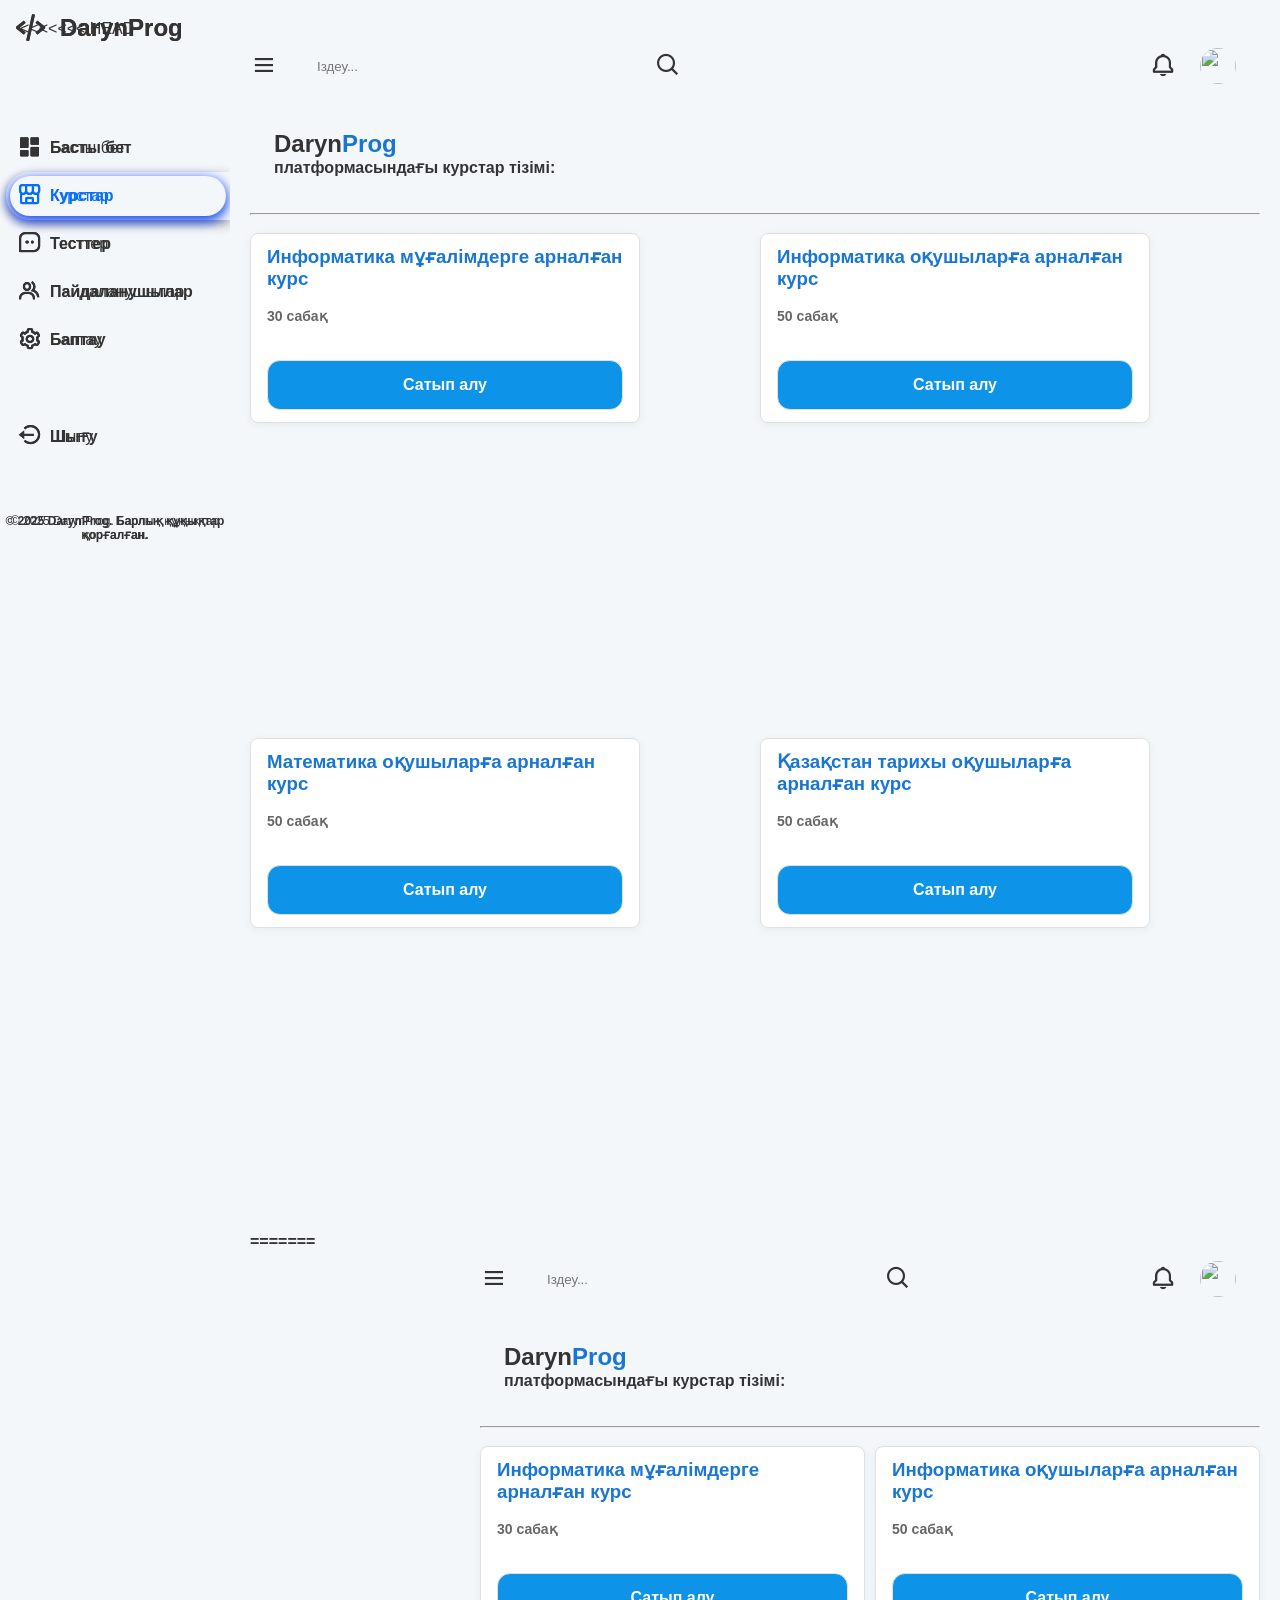
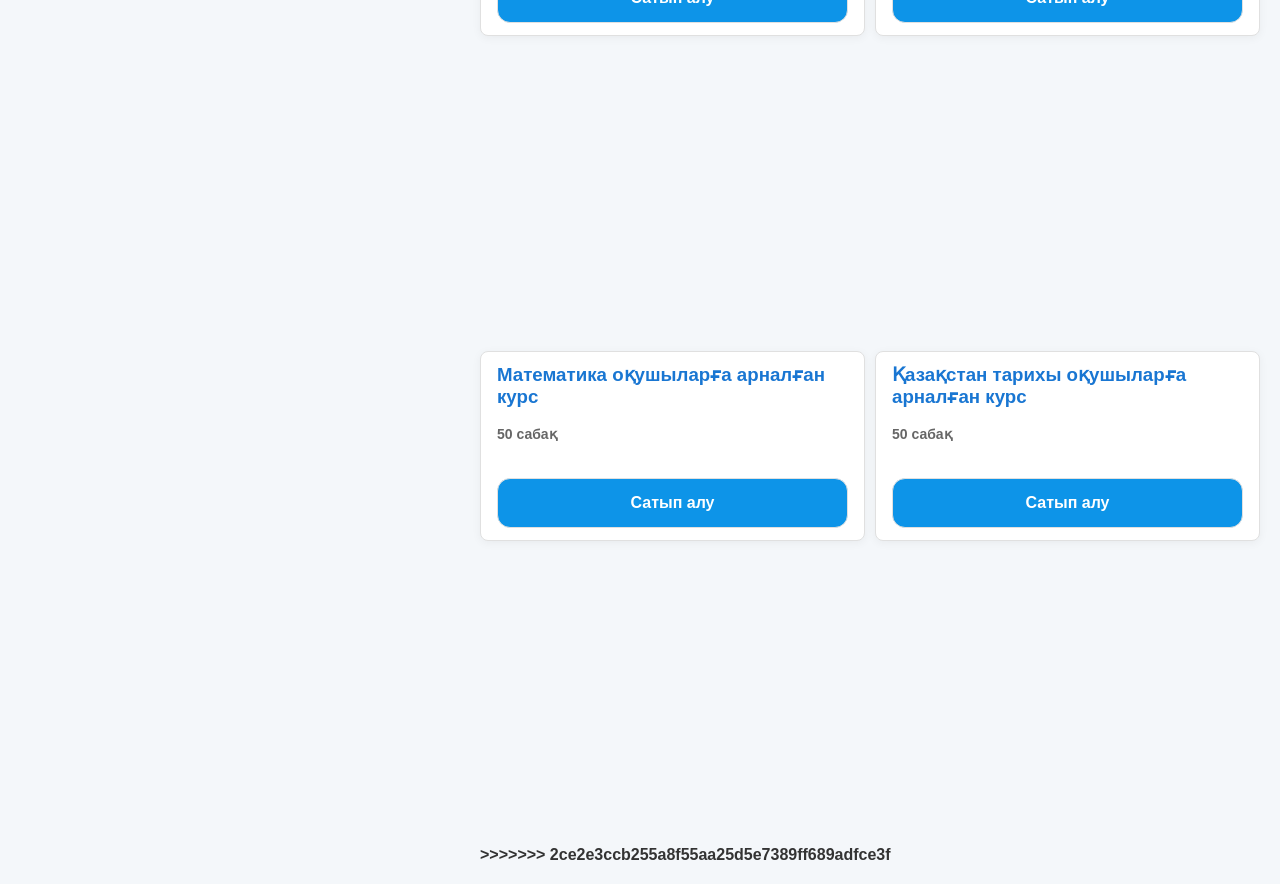
==== commit 7ea9ddbb: "Resolve merge conflicts" ====
--- a/course.html
+++ b/course.html
@@ -1,3 +1,4 @@
+<<<<<<< HEAD
 <!DOCTYPE html>
 <html lang="en">    
     <head>
@@ -110,4 +111,118 @@
         </div>
             <script src="index.js"></script>
 </body>
+=======
+<!DOCTYPE html>
+<html lang="en">    
+    <head>
+        <meta charset="UTF-8">
+        <meta name="viewport" content="width=device-width, initial-scale=1.0">
+        <link href='https://unpkg.com/boxicons@2.1.4/css/boxicons.min.css' rel='stylesheet'>
+        <link rel="stylesheet" href="style.css">
+        <link rel="icon" href="imgg/daryn.png">
+        <title>Daryn | Prog</title>
+    </head>
+    
+    <body>
+    
+        <!-- Sidebar -->
+        <div class="sidebar">
+            <a href="#" class="logo">
+                <i class='bx bx-code-alt'></i>
+                <div class="logo-name"><span>Daryn</span>Prog</div>
+            </a>
+            <ul class="side-menu">
+                <li><a href="glavny.html"><i class='bx bxs-dashboard'></i>Басты бет</a></li>
+                <li class="active"><a href="course.html"><i class='bx bx-store-alt'></i>Курстар</a></li>
+                <li><a href="#"><i class='bx bx-message-square-dots'></i>Тесттер</a></li>
+                <li><a href="#"><i class='bx bx-group'></i>Пайдаланушылар</a></li>
+                <li><a href="#"><i class='bx bx-cog'></i>Баптау</a></li>
+            </ul>
+            <ul class="side-menu">
+                <li>
+                    <a href="https://darynprog.github.io/infotest/" class="Шығу">
+                        <i class='bx bx-log-out-circle'></i>
+                        Шығу
+                    </a>
+                </li>
+            </ul>
+            <ul><br><br><br>
+                <li align="center">
+                    <p style="font-size:12px;" align="center">© 2025 DarynProg. Барлық құқықтар қорғалған. </p>
+                </li>
+            </ul>
+        </div>
+        <!-- End of Sidebar -->
+    
+        <!-- Main Content -->
+        <div class="content">
+            <!-- Navbar -->
+            <nav>
+                <i class='bx bx-menu'></i>
+                <form action="#">
+                    <div class="form-input">
+                        <input type="search" placeholder="Іздеу...">
+                        <button class="search-btn" type="submit"><i class='bx bx-search'></i></button>
+                    </div>
+                </form>
+                <input type="checkbox" id="theme-toggle" hidden>
+                
+                <a href="#" class="notif">
+                    <i class='bx bx-bell'></i>
+                    
+               </a>
+                <a href="#" class="profile">
+                    <img src="imgg/iconnn.png">
+                </a>
+            </nav>
+
+            <main>
+                <div id="course-container">
+
+                    <p style="color:rgb(36, 35, 35)"> 
+                        <h2> <b>Daryn<b style="color:#1976D2">Prog</b> </h2>платформасындағы курстар тізімі:   </p> 
+                </div>
+            </main><hr><br>
+        <div class="course-container">
+            <ul class="course-list">
+                    <a href="index.html" >
+                        <li class="course-item"> <h3> Информатика мұғалімдерге  арналған курс</h3><br><span>30  сабақ</span>
+                            <br><br><br><button class="course-btn" onclick="buyAllCourses()"> 
+                            <b>Сатып алу</b></button>
+                        </li>
+                    </a>
+                    <!-- <button class="course-btn" onclick="buyCourse('course1')">Бірінші тақырыпты сатып алу</button>  -->
+            </ul>
+            <ul class="course-list">
+                    <a href="#" >
+                        <li class="course-item"> <h3> Информатика оқушыларға  арналған курс</h3><br><span>50  сабақ</span>
+                            <br><br><br><button class="course-btn"><!-- onclick="buyAllCourses()" -->
+                            <b>Сатып алу</b></button>
+                        </li>
+                    </a>
+                    <!-- <button class="course-btn" onclick="buyCourse('course1')">Бірінші тақырыпты сатып алу</button>  -->
+            </ul>
+            <ul class="course-list">
+                    <a href="#" >
+                        <li class="course-item"> <h3> Математика оқушыларға  арналған курс</h3><br><span>50  сабақ</span>
+                            <br><br><br><button class="course-btn"><!-- onclick="buyAllCourses()" -->
+                            <b>Сатып алу</b></button>
+                        </li>
+                    </a>
+                    <!-- <button class="course-btn" onclick="buyCourse('course1')">Бірінші тақырыпты сатып алу</button>  -->
+            </ul>
+            <ul class="course-list">
+                    <a href="#" >
+                        <li class="course-item"> <h3> Қазақстан тарихы оқушыларға  арналған курс</h3><br><span>50  сабақ</span>
+                            <br><br><br><button class="course-btn"><!-- onclick="buyAllCourses()" -->
+                            <b>Сатып алу</b></button>
+                        </li>
+                    </a>
+                    <!-- <button class="course-btn" onclick="buyCourse('course1')">Бірінші тақырыпты сатып алу</button>  -->
+            </ul>
+            
+        </div>
+            <script src="index.js"></script>
+</body>
+>>>>>>> 2ce2e3ccb255a8f55aa25d5e7389ff689adfce3f
 </html>
--- a/style.css
+++ b/style.css
@@ -1,3 +1,4 @@
+<<<<<<< HEAD
 @import url('https://fonts.googleapis.com/css2?family=Poppins:wght@300;400;500;600;700;800&display=swap');
 
 :root {
@@ -917,4 +918,925 @@
   .quiz button:hover {
     background-color: #00060c;
   }
+=======
+@import url('https://fonts.googleapis.com/css2?family=Poppins:wght@300;400;500;600;700;800&display=swap');
+
+:root {
+    --light: #f6f6f9;
+    --primary: #1976D2;
+    --light-primary: #CFE8FF;
+    --grey: #edebeb;
+    --dark-grey: #AAAAAA;
+    --dark: #363949;
+    --danger: #D32F2F;
+	--light-danger: #FECDD3;
+    --warning: #FBC02D;
+    --light-warning: #FFF2C6;
+    --success: #388E3C;
+    --light-success: #BBF7D0;
+}
+
+*{
+    margin: 0;
+    padding: 0;
+    box-sizing: border-box;
+    font-family: 'Poppins', sans-serif;
+}
+
+.bx{
+    font-size: 1.7rem;
+}
+
+a{
+    text-decoration: none;
+}
+
+li{
+    list-style: none;
+}
+
+html{
+    overflow-x: hidden;
+}
+
+body.dark{
+    --light: #181a1e;
+    --grey: #25252c;
+    --dark: #fbfbfb
+}
+
+body{
+    background: var(--grey);
+    overflow-x: hidden;
+}
+
+.sidebar{
+    position: fixed;
+    top: 0;
+    left: 0;
+    background: var(--light);
+    width: 230px;
+    height: 100%;
+    z-index: 2000;
+    overflow-x: hidden;
+    scrollbar-width: none;
+    transition: all 0.3s ease;
+    }
+
+.sidebar::-webkit-scrollbar{
+    display: none;
+}
+
+.sidebar.close{
+    width: 60px;
+}
+.course-list-wrapper {
+    width: 100%;
+    padding: 10px;
+}
+
+
+
+.course-list {
+    padding: 0;
+    margin: 0;
+    list-style: none;
+}
+
+
+
+
+.sidebar .logo{
+    font-size: 24px;
+    font-weight: 700;
+    height: 56px;
+    display: flex;
+    align-items: center;
+    color: var(--primary);
+    z-index: 500;
+    padding-bottom: 20px;
+    box-sizing: content-box;
+}
+.sidebar .logo .logo-name span{
+    color: var(--dark);
+    
+}
+
+.sidebar .logo .bx{
+    min-width: 60px;
+    display: flex;
+    justify-content: center;
+    font-size: 2.2rem;
+}
+
+.sidebar .side-menu{
+    width: 100%;
+    margin-top: 48px;
+}
+
+.sidebar .side-menu li{
+    height: 48px;
+    background: transparent;
+    margin-left: 6px;
+    border-radius: 48px 0 0 48px;
+    padding: 4px;
+}
+
+.sidebar .side-menu li.active{
+    box-shadow: 0 4px 12px rgba(0,0,0,0.2);
+}
+.sidebar .side-menu li:hover {
+    background-color:#d9d9f3;
+    transform: translateX(2px); /* Жанынан 5px-ге жылжиды */
+    transition: all 0.6s ease;
+    color:#056dfffd;
+    box-shadow: 0 4px 12px rgba(11, 62, 247, 0.7);
+  }
+.sidebar .side-menu li.active::before{
+    content: "";
+    position: absolute;
+    width: 40px;
+    height: 40px;
+    border-radius: 50%;
+    top: -40px;
+    right: 0;
+    box-shadow: 20px 20px 0 var(--grey);
+    z-index: -1;
+}
+
+.sidebar .side-menu li.active::after{
+    content: "";
+    position: absolute;
+    width: 40px;
+    height: 40px;
+    border-radius: 50%;
+    bottom: -40px;
+    right: 0;
+    box-shadow: 20px -20px 0 var(--grey);
+    z-index: -1;
+}
+
+.sidebar .side-menu li a{
+    width: 100%;
+    height: 100%;
+    background: var(--light);
+    display: flex;
+    align-items: center;
+    border-radius: 48px;
+    font-size: 16px;
+    color: var(--dark);
+    white-space: nowrap;
+    overflow-x: hidden;
+    transition: all 0.3s ease;
+}
+
+.sidebar .side-menu li.active a{
+    color:#056dfffd;
+    box-shadow: 0 4px 12px rgba(11, 62, 247, 0.7); 
+    /*  0,0,0,0.2 */
+}
+
+.sidebar.close .side-menu li a{
+    width: calc(48px - (4px * 2));
+    transition: all 0.3s ease;
+}
+
+.sidebar .side-menu li a .bx{
+    min-width: calc(60px - ((4px + 6px) * 2));
+    display: flex;
+    font-size: 1.6rem;
+    justify-content: center;
+}
+.sidebar .side-menu li a.logout{
+    color: var(--danger); 
+}
+.content{
+    position: relative;
+    width: calc(100% - 230px);
+    left: 230px;
+    transition: all 0.3s ease;
+}
+
+.sidebar.close~.content{
+    width: calc(100% - 60px);
+    left: 60px;
+}
+
+.content nav{
+    height: 56px;
+    background: var(--light);
+    padding: 0 24px 0 0;
+    display: flex;
+    align-items: center;
+    grid-gap: 24px;
+    position: sticky;
+    top: 0;
+    left: 0;
+    z-index: 1000;
+}
+
+.content nav::before{
+    content: "";
+    position: absolute;
+    width: 40px;
+    height: 40px;
+    bottom: -40px;
+    left: 0;
+    border-radius: 50%;
+    box-shadow: -20px -20px 0 var(--light);
+}
+
+.content nav a{
+    color: var(--dark);
+}
+
+.content nav .bx.bx-menu{
+    cursor: pointer;
+    color: var(--dark);
+}
+
+.content nav form{
+    max-width: 400px;
+    width: 100%;
+    margin-right: auto;
+}
+
+.content nav form .form-input{
+    display: flex;
+    align-items: center;
+    height: 36px;
+}
+
+.content nav form .form-input input{
+    flex-grow: 1;
+    padding: 0 16px;
+    height: 100%;
+    border: none;
+    background: var(--grey);
+    border-radius: 36px 0 0 36px;
+    outline: none;
+    width: 100%;
+    color: var(--dark);
+}
+
+.content nav form .form-input button{
+    width: 80px;
+    height: 100%;
+    display: flex;
+    justify-content: center;
+    align-items: center;
+    background: var(--primary);
+    color: var(--light);
+    font-size: 18px;
+    border: none;
+    outline: none;
+    border-radius: 0 36px 36px 0;
+    cursor: pointer;
+}
+
+.content nav .notif{
+    font-size: 20px;
+    position: relative;
+}
+
+.content nav .notif .count{
+    position: absolute;
+    top: -6px;
+    right: -6px;
+    width: 20px;
+    height: 20px;
+    background: var(--danger);
+    border-radius: 50%;
+    color: var(--light);
+    border: 2px solid var(--light);
+    font-weight: 700;
+    font-size: 12px;
+    display: flex;
+    align-items: center;
+    justify-content: center;
+}
+
+.content nav .profile img{
+    width: 36px;
+    height: 36px;
+    object-fit: cover;
+    border-radius: 50%;
+}
+
+.content nav .theme-toggle{
+    display: block;
+    min-width: 50px;
+    height: 25px;
+    background: var(--grey);
+    cursor: pointer;
+    position: relative;
+    border-radius: 25px;
+}
+
+.content nav .theme-toggle::before{
+    content: "";
+    position: absolute;
+    top: 2px;
+    left: 2px;
+    bottom: 2px;
+    width: calc(25px - 4px);
+    background: var(--primary);
+    border-radius: 50%;
+    transition: all 0.3s ease;
+}
+
+.content nav #theme-toggle:checked+.theme-toggle::before{
+    left: calc(100% - (25px - 4px) - 2px);
+}
+
+.content main{
+    width: 100%;
+    padding: 36px 24px;
+    max-height: calc(100vh - 56px);
+}
+
+.content main .header{
+    display: flex;
+    align-items: center;
+    justify-content: space-between;
+    grid-gap: 16px;
+    flex-wrap: wrap;
+}
+
+.content main .header .left h1{
+    font-size: 36px;
+    font-weight: 600;
+    margin-bottom: 10px;
+    align-items: center;
+    padding-left: 65px;
+    color:#1370e2;
+    border-radius: 13px;
+    box-shadow: 0 2px 6px rgb(5, 34, 254);
+    /* var(--dark) */
+}
+
+.content main .header .left .breadcrumb{
+    display: flex;
+    align-items: center;
+    grid-gap: 16px;
+}
+
+.content main .header .left .breadcrumb li{
+    color: var(--dark);
+}
+
+.content main .header .left .breadcrumb li a{
+    color: var(--dark-grey);
+    pointer-events: none;
+}
+
+.content main .header .left .breadcrumb li a.active{
+    color: var(--primary);
+    pointer-events: none;
+}
+
+.content main .header .report{
+    height: 36px;
+    padding: 0 16px;
+    border-radius: 36px;
+    background: var(--primary);
+    color: var(--light);
+    display: flex;
+    align-items: center;
+    justify-content: center;
+    grid-gap: 10px;
+    font-weight: 500;
+}
+
+.content main .insights{
+    display: grid;
+    grid-template-columns: repeat(auto-fit, minmax(240px, 1fr));
+    grid-gap: 24px;
+    margin-top: 36px;
+}
+
+.content main .insights li{
+    padding: 24px;
+    background: var(--light);
+    border-radius: 20px;
+    display: flex;
+    align-items: center;
+    grid-gap: 24px;
+    cursor: pointer;
+}
+
+.content main .insights li .bx{
+    width: 80px;
+    height: 80px;
+    border-radius: 10px;
+    font-size: 36px;
+    display: flex;
+    align-items: center;
+    justify-content: center;
+}
+
+.content main .insights li:nth-child(1) .bx{
+    background: var(--light-primary);
+    color: var(--primary);
+}
+
+.content main .insights li:nth-child(2) .bx{
+    background: var(--light-warning);
+    color: var(--warning);
+}
+
+.content main .insights li:nth-child(3) .bx{
+    background: var(--light-success);
+    color: var(--success);
+}
+
+.content main .insights li:nth-child(4) .bx{
+    background: var(--light-danger);
+    color: var(--danger);
+}
+
+.content main .insights li .info h3{
+    font-size: 24px;
+    font-weight: 600;
+    color: var(--dark);
+}
+
+.content main .insights li .info p{
+    color: var(--dark);
+}
+
+.content main .bottom-data{
+    display: flex;
+    flex-wrap: wrap;
+    grid-gap: 24px;
+    margin-top: 24px;
+    width: 100%;
+    color: var(--dark);
+}
+
+.content main .bottom-data>div{
+    border-radius: 20px;
+    background: var(--light);
+    padding: 24px;
+    overflow-x: auto;
+}
+
+.content main .bottom-data .header{
+    display: flex;
+    align-items: center;
+    grid-gap: 16px;
+    margin-bottom: 24px;
+}
+
+.content main .bottom-data .header h3{
+    margin-right: auto;
+    font-size: 24px;
+    font-weight: 600;
+}
+
+.content main .bottom-data .header .bx{
+    cursor: pointer;
+}
+
+.content main .bottom-data .orders{
+    flex-grow: 1;
+    flex-basis: 500px;
+}
+
+.content main .bottom-data .orders table{
+    width: 100%;
+    border-collapse: collapse;
+}
+
+.content main .bottom-data .orders table th{
+    padding-bottom: 12px;
+    font-size: 13px;
+    text-align: left;
+    border-bottom: 1px solid var(--grey);
+}
+
+.content main .bottom-data .orders table td{
+    padding: 16px 0;
+}
+
+.content main .bottom-data .orders table tr td:first-child{
+    display: flex;
+    align-items: center;
+    grid-gap: 12px;
+    padding-left: 6px;
+}
+
+.content main .bottom-data .orders table td img{
+    width: 36px;
+    height: 36px;
+    border-radius: 50%;
+    object-fit: cover;
+}
+
+.content main .bottom-data .orders table tbody tr{
+    cursor: pointer;
+    transition: all 0.3s ease;
+}
+
+.content main .bottom-data .orders table tbody tr:hover{
+    background: var(--grey);
+}
+
+.content main .bottom-data .orders table tr td .status{
+    font-size: 10px;
+    padding: 6px 16px;
+    color: var(--light);
+    border-radius: 20px;
+    font-weight: 700;
+}
+
+.content main .bottom-data .orders table tr td .status.completed{
+    background: var(--success);
+}
+
+.content main .bottom-data .orders table tr td .status.process{
+    background: var(--primary);
+}
+
+.content main .bottom-data .orders table tr td .status.pending{
+    background: var(--warning);
+}
+
+.content main .bottom-data .reminders{
+    flex-grow: 1;
+    flex-basis: 300px;
+}
+
+.content main .bottom-data .reminders .task-list{
+    width: 100%;
+}
+
+.content main .bottom-data .reminders .task-list li{
+    width: 100%;
+    margin-bottom: 16px;
+    background: var(--grey);
+    padding: 14px 10px;
+    border-radius: 10px;
+    display: flex;
+    align-items: center;
+    justify-content: space-between;
+}
+
+.content main .bottom-data .reminders .task-list li .task-title{
+    display: flex;
+    align-items: center;
+}
+
+.content main .bottom-data .reminders .task-list li .task-title p{
+    margin-left: 6px;
+}
+
+.content main .bottom-data .reminders .task-list li .bx{
+  cursor: pointer;  
+}
+
+.content main .bottom-data .reminders .task-list li.completed{
+    border-left: 10px solid var(--success);
+}
+
+.content main .bottom-data .reminders .task-list li.not-completed{
+    border-left: 10px solid var(--danger);
+}
+
+.content main .bottom-data .reminders .task-list li:last-child{
+   margin-bottom: 0;
+}
+
+@media screen and (max-width: 768px) {
+    .course-item {
+        display: flex;
+        align-items: center;
+        padding: 12px;
+        margin-bottom: 10px;
+        background-color: #fff;
+        border-radius: 10px;
+        box-shadow: 0 2px 5px rgba(0, 0, 0, 0.1);
+        font-size: 15px;
+        gap: 10px; /* иконка мен жазу арасын ашу үшін */
+    }
+
+    .course-info {
+        flex: 1; /* максимум кеңістік алады */
+        min-width: 0; /* сығылуға рұқсат береді */
+        font-weight: 600;
+        font-size: 15px;
+        overflow-wrap: break-word;
+    }
+    .toggle-icon {
+        width: 30px;
+        height: 30px;
+        background-color: #cce4ff;
+        color: #005cbf;
+        border-radius: 50%;
+        display: flex;
+        justify-content: center;
+        align-items: center;
+        font-size: 16px;
+        cursor: pointer;
+        /* сол жаққа жылжыту үшін: */
+        order: -1;
+        margin-right: 10px;
+    }
+    
+    .sidebar{
+        width: 200px;
+    }
+
+    .content{
+        width: calc(100% - 60px);
+        left: 200px;
+    }
+    .course-btn{
+        width: 100%;
+        padding: 10px;
+        padding: 0;
+        margin: 0;
+        list-style: none;
+        text-align: center;
+        justify-content: space-between;
+        align-items: center;
+        flex-wrap: wrap;
+    }
+    .course-btn:hover {
+        background-color: #006fd6;
+        box-shadow: 0 8px 16px rgba(0, 0, 0, 0.2);
+        transform: scale(1.05);
+      }
+    .course-list-wrapper {
+        width: 100%;
+        padding: 10px;
+    }
+
+    .course-list {
+        padding: 0;
+        margin: 0;
+        list-style: none;
+    }
+    .subtext {
+        display: block;
+        font-size: 13px;
+        color: gray;
+        margin-top: 4px;
+    }
+    .lesson-list {
+        padding-left: 20px;
+        margin-top: -5px;
+        margin-bottom: 10px;
+        font-size: 13px;
+        color: #333;
+    }
+
+    .lesson-item {
+        padding: 5px 0;
+    }
+    
+}
+        @media screen and (max-width: 576px) {
+            .course-list-wrapper {
+                width: 100%;
+                padding: 10px;
+            }
+        
+            .course-list {
+                padding: 0;
+                margin: 0;
+                list-style: none;
+            }
+            .course-btn{
+                width: 100%;
+                padding: 10px;
+                padding: 0;
+                margin: 0;
+                list-style: none;
+                justify-content: space-between;
+                align-items: center;
+                flex-wrap: wrap;
+            }
+            .course-btn:hover {
+                background-color: #006fd6;
+                box-shadow: 0 8px 16px rgba(0, 0, 0, 0.2);
+                transform: scale(1.05);
+              }
+        
+            .course-item {
+                display: flex;
+                justify-content: space-between;
+                align-items: center;
+                padding: 12px;
+                margin-bottom: 10px;
+                background-color: #fff;
+                border-radius: 10px;
+                box-shadow: 0 2px 5px rgba(0, 0, 0, 0.1);
+                font-size: 15px;
+                flex-wrap: wrap;
+            }
+        
+            .course-info {
+                flex: 1 1 70%;
+                font-weight: 600;
+                font-size: 14px;
+            }
+        
+            .subtext {
+                display: block;
+                font-size: 13px;
+                color: gray;
+                margin-top: 4px;
+            }
+        
+            .toggle-icon {
+                width: 30px;
+                height: 30px;
+                background-color: #cce4ff;
+                color: #005cbf;
+                border-radius: 50%;
+                display: flex;
+                justify-content: center;
+                align-items: center;
+                font-size: 16px;
+                cursor: pointer;
+                /* сол жаққа жылжыту үшін: */
+                order: -1;
+                margin-right: 10px;
+            }
+            .lesson-list {
+                padding-left: 20px;
+                margin-top: -5px;
+                margin-bottom: 10px;
+                font-size: 13px;
+                color: #333;
+            }
+        
+            .lesson-item {
+                padding: 5px 0;
+            }
+        
+        
+    
+    .content nav form .form-input input{
+        display: none;
+    }
+
+    .content nav form .form-input button{
+        width: auto;
+        height: auto;
+        background: transparent;
+        color: var(--dark);
+        border-radius: none;
+    }
+
+    .content nav form.show .form-input input{
+        display: block;
+        width: 100%;
+    }
+
+    .content nav form.show .form-input button{
+        width: 36px;
+        height: 100%;
+        color: var(--light);
+        background: var(--danger);
+        border-radius: 0 36px 36px 0;
+    }
+
+    .content nav form.show~.notif, .content nav form.show~.profile{
+        display: none;
+    }
+
+    .content main .insights {
+        grid-template-columns: 1fr;
+    }
+
+    .content main .bottom-data .header{
+        min-width: 340px;
+    }
+
+    .content main .bottom-data .orders table{
+        min-width: 340px;
+    }
+
+    .content main .bottom-data .reminders .task-list{
+        min-width: 340px;
+    }
+
+}
+body {
+    font-family: 'Segoe UI', Tahoma, Geneva, Verdana, sans-serif;
+    background-color: #f4f7fa;
+    margin: 0;
+    padding: 20px;
+    color: #333;
+  }
+  h1 {
+    font-size: 28px;
+    margin-bottom: 20px;
+  }
+  .course-container {
+    height:1000px;
+    display: grid;
+    grid-template-columns: repeat(2, minmax(100px, 1fr));
+    gap: 10px;
+    align-items: start;
+  }
+  .course-btn{
+    cursor:pointer;
+    color:#ffffff;
+    font-size: 16px;
+    background-color: #0d94e8;
+    border-radius: 13px;
+    border: 1px solid #e0e0e0;
+    width: 100%;
+    padding: 15px;
+    list-style: none;
+    transition: 0.3s ease;
+    justify-content: center;
+    align-items: center;
+  }
+  .course-btn:hover {
+    background-color: #115a9e;
+    color:#07ff39;
+    box-shadow: 0 8px 16px rgba(0, 0, 0, 0.2);
+    transform: scale(1.05);
+  }
+  .course-item {
+    color: #1976D2;
+    transition: all 0.3s ease;
+    box-shadow: 0 2px 10px rgba(0, 0, 0, 0.05);
+    cursor: pointer;
+    background: #ffffff;
+    border: 1px solid #e0e0e0;
+    padding: 12px 16px;
+    border-radius: 8px;
+    margin-bottom: 5px;
+    align-items: center;
+    font-weight: bold;
+    user-select: none;
+  }
+
+
+  .course-list {
+    list-style: none;
+    padding: 0;
+    max-width: 390px;
+    transition: 0.3s ease;
+    height: 0px;
+  }
+  .course-list-wrapper{
+    padding-bottom: 200px;
+  }
+  
+  .course-item:hover {
+    background-color: #eaf3ff;
+    transform: translateY(-3px);
+    border-left: 6px solid #007bff;
+  }
+  .course-item span {
+    font-size: 14px;
+    color: #666;
+    transition:  0.3s ease;
+  }
+
+  .video-section {
+    margin-top: 40px;
+    max-width: 800px;
+    background: white;
+    padding: 20px;
+    border-radius: 16px;
+    box-shadow: 0 2px 10px rgba(0, 0, 0, 0.05);
+  }
+
+  iframe {
+    width: 100%;
+    height: 400px;
+    border: none;
+    border-radius: 8px;
+  }
+
+  .quiz {
+    margin-top: 20px;
+  }
+  .quiz input[type="text"] {
+    width: 100%;
+    padding: 10px;
+    margin-bottom: 10px;
+    border: 1px solid #ccc;
+    border-radius: 6px;
+  }
+  .quiz button {
+    padding: 10px 20px;
+    background-color: #1976D2;
+    color: white;
+    border: none;
+    border-radius: 6px;
+    cursor: pointer;
+    transition: background-color 0.3s ease;
+  }
+  .quiz button:hover {
+    background-color: #00060c;
+  }
+>>>>>>> 2ce2e3ccb255a8f55aa25d5e7389ff689adfce3f
   
--- a/style.css
+++ b/style.css
@@ -1,3 +1,4 @@
+<<<<<<< HEAD
 @import url('https://fonts.googleapis.com/css2?family=Poppins:wght@300;400;500;600;700;800&display=swap');
 
 :root {
@@ -917,4 +918,925 @@
   .quiz button:hover {
     background-color: #00060c;
   }
+=======
+@import url('https://fonts.googleapis.com/css2?family=Poppins:wght@300;400;500;600;700;800&display=swap');
+
+:root {
+    --light: #f6f6f9;
+    --primary: #1976D2;
+    --light-primary: #CFE8FF;
+    --grey: #edebeb;
+    --dark-grey: #AAAAAA;
+    --dark: #363949;
+    --danger: #D32F2F;
+	--light-danger: #FECDD3;
+    --warning: #FBC02D;
+    --light-warning: #FFF2C6;
+    --success: #388E3C;
+    --light-success: #BBF7D0;
+}
+
+*{
+    margin: 0;
+    padding: 0;
+    box-sizing: border-box;
+    font-family: 'Poppins', sans-serif;
+}
+
+.bx{
+    font-size: 1.7rem;
+}
+
+a{
+    text-decoration: none;
+}
+
+li{
+    list-style: none;
+}
+
+html{
+    overflow-x: hidden;
+}
+
+body.dark{
+    --light: #181a1e;
+    --grey: #25252c;
+    --dark: #fbfbfb
+}
+
+body{
+    background: var(--grey);
+    overflow-x: hidden;
+}
+
+.sidebar{
+    position: fixed;
+    top: 0;
+    left: 0;
+    background: var(--light);
+    width: 230px;
+    height: 100%;
+    z-index: 2000;
+    overflow-x: hidden;
+    scrollbar-width: none;
+    transition: all 0.3s ease;
+    }
+
+.sidebar::-webkit-scrollbar{
+    display: none;
+}
+
+.sidebar.close{
+    width: 60px;
+}
+.course-list-wrapper {
+    width: 100%;
+    padding: 10px;
+}
+
+
+
+.course-list {
+    padding: 0;
+    margin: 0;
+    list-style: none;
+}
+
+
+
+
+.sidebar .logo{
+    font-size: 24px;
+    font-weight: 700;
+    height: 56px;
+    display: flex;
+    align-items: center;
+    color: var(--primary);
+    z-index: 500;
+    padding-bottom: 20px;
+    box-sizing: content-box;
+}
+.sidebar .logo .logo-name span{
+    color: var(--dark);
+    
+}
+
+.sidebar .logo .bx{
+    min-width: 60px;
+    display: flex;
+    justify-content: center;
+    font-size: 2.2rem;
+}
+
+.sidebar .side-menu{
+    width: 100%;
+    margin-top: 48px;
+}
+
+.sidebar .side-menu li{
+    height: 48px;
+    background: transparent;
+    margin-left: 6px;
+    border-radius: 48px 0 0 48px;
+    padding: 4px;
+}
+
+.sidebar .side-menu li.active{
+    box-shadow: 0 4px 12px rgba(0,0,0,0.2);
+}
+.sidebar .side-menu li:hover {
+    background-color:#d9d9f3;
+    transform: translateX(2px); /* Жанынан 5px-ге жылжиды */
+    transition: all 0.6s ease;
+    color:#056dfffd;
+    box-shadow: 0 4px 12px rgba(11, 62, 247, 0.7);
+  }
+.sidebar .side-menu li.active::before{
+    content: "";
+    position: absolute;
+    width: 40px;
+    height: 40px;
+    border-radius: 50%;
+    top: -40px;
+    right: 0;
+    box-shadow: 20px 20px 0 var(--grey);
+    z-index: -1;
+}
+
+.sidebar .side-menu li.active::after{
+    content: "";
+    position: absolute;
+    width: 40px;
+    height: 40px;
+    border-radius: 50%;
+    bottom: -40px;
+    right: 0;
+    box-shadow: 20px -20px 0 var(--grey);
+    z-index: -1;
+}
+
+.sidebar .side-menu li a{
+    width: 100%;
+    height: 100%;
+    background: var(--light);
+    display: flex;
+    align-items: center;
+    border-radius: 48px;
+    font-size: 16px;
+    color: var(--dark);
+    white-space: nowrap;
+    overflow-x: hidden;
+    transition: all 0.3s ease;
+}
+
+.sidebar .side-menu li.active a{
+    color:#056dfffd;
+    box-shadow: 0 4px 12px rgba(11, 62, 247, 0.7); 
+    /*  0,0,0,0.2 */
+}
+
+.sidebar.close .side-menu li a{
+    width: calc(48px - (4px * 2));
+    transition: all 0.3s ease;
+}
+
+.sidebar .side-menu li a .bx{
+    min-width: calc(60px - ((4px + 6px) * 2));
+    display: flex;
+    font-size: 1.6rem;
+    justify-content: center;
+}
+.sidebar .side-menu li a.logout{
+    color: var(--danger); 
+}
+.content{
+    position: relative;
+    width: calc(100% - 230px);
+    left: 230px;
+    transition: all 0.3s ease;
+}
+
+.sidebar.close~.content{
+    width: calc(100% - 60px);
+    left: 60px;
+}
+
+.content nav{
+    height: 56px;
+    background: var(--light);
+    padding: 0 24px 0 0;
+    display: flex;
+    align-items: center;
+    grid-gap: 24px;
+    position: sticky;
+    top: 0;
+    left: 0;
+    z-index: 1000;
+}
+
+.content nav::before{
+    content: "";
+    position: absolute;
+    width: 40px;
+    height: 40px;
+    bottom: -40px;
+    left: 0;
+    border-radius: 50%;
+    box-shadow: -20px -20px 0 var(--light);
+}
+
+.content nav a{
+    color: var(--dark);
+}
+
+.content nav .bx.bx-menu{
+    cursor: pointer;
+    color: var(--dark);
+}
+
+.content nav form{
+    max-width: 400px;
+    width: 100%;
+    margin-right: auto;
+}
+
+.content nav form .form-input{
+    display: flex;
+    align-items: center;
+    height: 36px;
+}
+
+.content nav form .form-input input{
+    flex-grow: 1;
+    padding: 0 16px;
+    height: 100%;
+    border: none;
+    background: var(--grey);
+    border-radius: 36px 0 0 36px;
+    outline: none;
+    width: 100%;
+    color: var(--dark);
+}
+
+.content nav form .form-input button{
+    width: 80px;
+    height: 100%;
+    display: flex;
+    justify-content: center;
+    align-items: center;
+    background: var(--primary);
+    color: var(--light);
+    font-size: 18px;
+    border: none;
+    outline: none;
+    border-radius: 0 36px 36px 0;
+    cursor: pointer;
+}
+
+.content nav .notif{
+    font-size: 20px;
+    position: relative;
+}
+
+.content nav .notif .count{
+    position: absolute;
+    top: -6px;
+    right: -6px;
+    width: 20px;
+    height: 20px;
+    background: var(--danger);
+    border-radius: 50%;
+    color: var(--light);
+    border: 2px solid var(--light);
+    font-weight: 700;
+    font-size: 12px;
+    display: flex;
+    align-items: center;
+    justify-content: center;
+}
+
+.content nav .profile img{
+    width: 36px;
+    height: 36px;
+    object-fit: cover;
+    border-radius: 50%;
+}
+
+.content nav .theme-toggle{
+    display: block;
+    min-width: 50px;
+    height: 25px;
+    background: var(--grey);
+    cursor: pointer;
+    position: relative;
+    border-radius: 25px;
+}
+
+.content nav .theme-toggle::before{
+    content: "";
+    position: absolute;
+    top: 2px;
+    left: 2px;
+    bottom: 2px;
+    width: calc(25px - 4px);
+    background: var(--primary);
+    border-radius: 50%;
+    transition: all 0.3s ease;
+}
+
+.content nav #theme-toggle:checked+.theme-toggle::before{
+    left: calc(100% - (25px - 4px) - 2px);
+}
+
+.content main{
+    width: 100%;
+    padding: 36px 24px;
+    max-height: calc(100vh - 56px);
+}
+
+.content main .header{
+    display: flex;
+    align-items: center;
+    justify-content: space-between;
+    grid-gap: 16px;
+    flex-wrap: wrap;
+}
+
+.content main .header .left h1{
+    font-size: 36px;
+    font-weight: 600;
+    margin-bottom: 10px;
+    align-items: center;
+    padding-left: 65px;
+    color:#1370e2;
+    border-radius: 13px;
+    box-shadow: 0 2px 6px rgb(5, 34, 254);
+    /* var(--dark) */
+}
+
+.content main .header .left .breadcrumb{
+    display: flex;
+    align-items: center;
+    grid-gap: 16px;
+}
+
+.content main .header .left .breadcrumb li{
+    color: var(--dark);
+}
+
+.content main .header .left .breadcrumb li a{
+    color: var(--dark-grey);
+    pointer-events: none;
+}
+
+.content main .header .left .breadcrumb li a.active{
+    color: var(--primary);
+    pointer-events: none;
+}
+
+.content main .header .report{
+    height: 36px;
+    padding: 0 16px;
+    border-radius: 36px;
+    background: var(--primary);
+    color: var(--light);
+    display: flex;
+    align-items: center;
+    justify-content: center;
+    grid-gap: 10px;
+    font-weight: 500;
+}
+
+.content main .insights{
+    display: grid;
+    grid-template-columns: repeat(auto-fit, minmax(240px, 1fr));
+    grid-gap: 24px;
+    margin-top: 36px;
+}
+
+.content main .insights li{
+    padding: 24px;
+    background: var(--light);
+    border-radius: 20px;
+    display: flex;
+    align-items: center;
+    grid-gap: 24px;
+    cursor: pointer;
+}
+
+.content main .insights li .bx{
+    width: 80px;
+    height: 80px;
+    border-radius: 10px;
+    font-size: 36px;
+    display: flex;
+    align-items: center;
+    justify-content: center;
+}
+
+.content main .insights li:nth-child(1) .bx{
+    background: var(--light-primary);
+    color: var(--primary);
+}
+
+.content main .insights li:nth-child(2) .bx{
+    background: var(--light-warning);
+    color: var(--warning);
+}
+
+.content main .insights li:nth-child(3) .bx{
+    background: var(--light-success);
+    color: var(--success);
+}
+
+.content main .insights li:nth-child(4) .bx{
+    background: var(--light-danger);
+    color: var(--danger);
+}
+
+.content main .insights li .info h3{
+    font-size: 24px;
+    font-weight: 600;
+    color: var(--dark);
+}
+
+.content main .insights li .info p{
+    color: var(--dark);
+}
+
+.content main .bottom-data{
+    display: flex;
+    flex-wrap: wrap;
+    grid-gap: 24px;
+    margin-top: 24px;
+    width: 100%;
+    color: var(--dark);
+}
+
+.content main .bottom-data>div{
+    border-radius: 20px;
+    background: var(--light);
+    padding: 24px;
+    overflow-x: auto;
+}
+
+.content main .bottom-data .header{
+    display: flex;
+    align-items: center;
+    grid-gap: 16px;
+    margin-bottom: 24px;
+}
+
+.content main .bottom-data .header h3{
+    margin-right: auto;
+    font-size: 24px;
+    font-weight: 600;
+}
+
+.content main .bottom-data .header .bx{
+    cursor: pointer;
+}
+
+.content main .bottom-data .orders{
+    flex-grow: 1;
+    flex-basis: 500px;
+}
+
+.content main .bottom-data .orders table{
+    width: 100%;
+    border-collapse: collapse;
+}
+
+.content main .bottom-data .orders table th{
+    padding-bottom: 12px;
+    font-size: 13px;
+    text-align: left;
+    border-bottom: 1px solid var(--grey);
+}
+
+.content main .bottom-data .orders table td{
+    padding: 16px 0;
+}
+
+.content main .bottom-data .orders table tr td:first-child{
+    display: flex;
+    align-items: center;
+    grid-gap: 12px;
+    padding-left: 6px;
+}
+
+.content main .bottom-data .orders table td img{
+    width: 36px;
+    height: 36px;
+    border-radius: 50%;
+    object-fit: cover;
+}
+
+.content main .bottom-data .orders table tbody tr{
+    cursor: pointer;
+    transition: all 0.3s ease;
+}
+
+.content main .bottom-data .orders table tbody tr:hover{
+    background: var(--grey);
+}
+
+.content main .bottom-data .orders table tr td .status{
+    font-size: 10px;
+    padding: 6px 16px;
+    color: var(--light);
+    border-radius: 20px;
+    font-weight: 700;
+}
+
+.content main .bottom-data .orders table tr td .status.completed{
+    background: var(--success);
+}
+
+.content main .bottom-data .orders table tr td .status.process{
+    background: var(--primary);
+}
+
+.content main .bottom-data .orders table tr td .status.pending{
+    background: var(--warning);
+}
+
+.content main .bottom-data .reminders{
+    flex-grow: 1;
+    flex-basis: 300px;
+}
+
+.content main .bottom-data .reminders .task-list{
+    width: 100%;
+}
+
+.content main .bottom-data .reminders .task-list li{
+    width: 100%;
+    margin-bottom: 16px;
+    background: var(--grey);
+    padding: 14px 10px;
+    border-radius: 10px;
+    display: flex;
+    align-items: center;
+    justify-content: space-between;
+}
+
+.content main .bottom-data .reminders .task-list li .task-title{
+    display: flex;
+    align-items: center;
+}
+
+.content main .bottom-data .reminders .task-list li .task-title p{
+    margin-left: 6px;
+}
+
+.content main .bottom-data .reminders .task-list li .bx{
+  cursor: pointer;  
+}
+
+.content main .bottom-data .reminders .task-list li.completed{
+    border-left: 10px solid var(--success);
+}
+
+.content main .bottom-data .reminders .task-list li.not-completed{
+    border-left: 10px solid var(--danger);
+}
+
+.content main .bottom-data .reminders .task-list li:last-child{
+   margin-bottom: 0;
+}
+
+@media screen and (max-width: 768px) {
+    .course-item {
+        display: flex;
+        align-items: center;
+        padding: 12px;
+        margin-bottom: 10px;
+        background-color: #fff;
+        border-radius: 10px;
+        box-shadow: 0 2px 5px rgba(0, 0, 0, 0.1);
+        font-size: 15px;
+        gap: 10px; /* иконка мен жазу арасын ашу үшін */
+    }
+
+    .course-info {
+        flex: 1; /* максимум кеңістік алады */
+        min-width: 0; /* сығылуға рұқсат береді */
+        font-weight: 600;
+        font-size: 15px;
+        overflow-wrap: break-word;
+    }
+    .toggle-icon {
+        width: 30px;
+        height: 30px;
+        background-color: #cce4ff;
+        color: #005cbf;
+        border-radius: 50%;
+        display: flex;
+        justify-content: center;
+        align-items: center;
+        font-size: 16px;
+        cursor: pointer;
+        /* сол жаққа жылжыту үшін: */
+        order: -1;
+        margin-right: 10px;
+    }
+    
+    .sidebar{
+        width: 200px;
+    }
+
+    .content{
+        width: calc(100% - 60px);
+        left: 200px;
+    }
+    .course-btn{
+        width: 100%;
+        padding: 10px;
+        padding: 0;
+        margin: 0;
+        list-style: none;
+        text-align: center;
+        justify-content: space-between;
+        align-items: center;
+        flex-wrap: wrap;
+    }
+    .course-btn:hover {
+        background-color: #006fd6;
+        box-shadow: 0 8px 16px rgba(0, 0, 0, 0.2);
+        transform: scale(1.05);
+      }
+    .course-list-wrapper {
+        width: 100%;
+        padding: 10px;
+    }
+
+    .course-list {
+        padding: 0;
+        margin: 0;
+        list-style: none;
+    }
+    .subtext {
+        display: block;
+        font-size: 13px;
+        color: gray;
+        margin-top: 4px;
+    }
+    .lesson-list {
+        padding-left: 20px;
+        margin-top: -5px;
+        margin-bottom: 10px;
+        font-size: 13px;
+        color: #333;
+    }
+
+    .lesson-item {
+        padding: 5px 0;
+    }
+    
+}
+        @media screen and (max-width: 576px) {
+            .course-list-wrapper {
+                width: 100%;
+                padding: 10px;
+            }
+        
+            .course-list {
+                padding: 0;
+                margin: 0;
+                list-style: none;
+            }
+            .course-btn{
+                width: 100%;
+                padding: 10px;
+                padding: 0;
+                margin: 0;
+                list-style: none;
+                justify-content: space-between;
+                align-items: center;
+                flex-wrap: wrap;
+            }
+            .course-btn:hover {
+                background-color: #006fd6;
+                box-shadow: 0 8px 16px rgba(0, 0, 0, 0.2);
+                transform: scale(1.05);
+              }
+        
+            .course-item {
+                display: flex;
+                justify-content: space-between;
+                align-items: center;
+                padding: 12px;
+                margin-bottom: 10px;
+                background-color: #fff;
+                border-radius: 10px;
+                box-shadow: 0 2px 5px rgba(0, 0, 0, 0.1);
+                font-size: 15px;
+                flex-wrap: wrap;
+            }
+        
+            .course-info {
+                flex: 1 1 70%;
+                font-weight: 600;
+                font-size: 14px;
+            }
+        
+            .subtext {
+                display: block;
+                font-size: 13px;
+                color: gray;
+                margin-top: 4px;
+            }
+        
+            .toggle-icon {
+                width: 30px;
+                height: 30px;
+                background-color: #cce4ff;
+                color: #005cbf;
+                border-radius: 50%;
+                display: flex;
+                justify-content: center;
+                align-items: center;
+                font-size: 16px;
+                cursor: pointer;
+                /* сол жаққа жылжыту үшін: */
+                order: -1;
+                margin-right: 10px;
+            }
+            .lesson-list {
+                padding-left: 20px;
+                margin-top: -5px;
+                margin-bottom: 10px;
+                font-size: 13px;
+                color: #333;
+            }
+        
+            .lesson-item {
+                padding: 5px 0;
+            }
+        
+        
+    
+    .content nav form .form-input input{
+        display: none;
+    }
+
+    .content nav form .form-input button{
+        width: auto;
+        height: auto;
+        background: transparent;
+        color: var(--dark);
+        border-radius: none;
+    }
+
+    .content nav form.show .form-input input{
+        display: block;
+        width: 100%;
+    }
+
+    .content nav form.show .form-input button{
+        width: 36px;
+        height: 100%;
+        color: var(--light);
+        background: var(--danger);
+        border-radius: 0 36px 36px 0;
+    }
+
+    .content nav form.show~.notif, .content nav form.show~.profile{
+        display: none;
+    }
+
+    .content main .insights {
+        grid-template-columns: 1fr;
+    }
+
+    .content main .bottom-data .header{
+        min-width: 340px;
+    }
+
+    .content main .bottom-data .orders table{
+        min-width: 340px;
+    }
+
+    .content main .bottom-data .reminders .task-list{
+        min-width: 340px;
+    }
+
+}
+body {
+    font-family: 'Segoe UI', Tahoma, Geneva, Verdana, sans-serif;
+    background-color: #f4f7fa;
+    margin: 0;
+    padding: 20px;
+    color: #333;
+  }
+  h1 {
+    font-size: 28px;
+    margin-bottom: 20px;
+  }
+  .course-container {
+    height:1000px;
+    display: grid;
+    grid-template-columns: repeat(2, minmax(100px, 1fr));
+    gap: 10px;
+    align-items: start;
+  }
+  .course-btn{
+    cursor:pointer;
+    color:#ffffff;
+    font-size: 16px;
+    background-color: #0d94e8;
+    border-radius: 13px;
+    border: 1px solid #e0e0e0;
+    width: 100%;
+    padding: 15px;
+    list-style: none;
+    transition: 0.3s ease;
+    justify-content: center;
+    align-items: center;
+  }
+  .course-btn:hover {
+    background-color: #115a9e;
+    color:#07ff39;
+    box-shadow: 0 8px 16px rgba(0, 0, 0, 0.2);
+    transform: scale(1.05);
+  }
+  .course-item {
+    color: #1976D2;
+    transition: all 0.3s ease;
+    box-shadow: 0 2px 10px rgba(0, 0, 0, 0.05);
+    cursor: pointer;
+    background: #ffffff;
+    border: 1px solid #e0e0e0;
+    padding: 12px 16px;
+    border-radius: 8px;
+    margin-bottom: 5px;
+    align-items: center;
+    font-weight: bold;
+    user-select: none;
+  }
+
+
+  .course-list {
+    list-style: none;
+    padding: 0;
+    max-width: 390px;
+    transition: 0.3s ease;
+    height: 0px;
+  }
+  .course-list-wrapper{
+    padding-bottom: 200px;
+  }
+  
+  .course-item:hover {
+    background-color: #eaf3ff;
+    transform: translateY(-3px);
+    border-left: 6px solid #007bff;
+  }
+  .course-item span {
+    font-size: 14px;
+    color: #666;
+    transition:  0.3s ease;
+  }
+
+  .video-section {
+    margin-top: 40px;
+    max-width: 800px;
+    background: white;
+    padding: 20px;
+    border-radius: 16px;
+    box-shadow: 0 2px 10px rgba(0, 0, 0, 0.05);
+  }
+
+  iframe {
+    width: 100%;
+    height: 400px;
+    border: none;
+    border-radius: 8px;
+  }
+
+  .quiz {
+    margin-top: 20px;
+  }
+  .quiz input[type="text"] {
+    width: 100%;
+    padding: 10px;
+    margin-bottom: 10px;
+    border: 1px solid #ccc;
+    border-radius: 6px;
+  }
+  .quiz button {
+    padding: 10px 20px;
+    background-color: #1976D2;
+    color: white;
+    border: none;
+    border-radius: 6px;
+    cursor: pointer;
+    transition: background-color 0.3s ease;
+  }
+  .quiz button:hover {
+    background-color: #00060c;
+  }
+>>>>>>> 2ce2e3ccb255a8f55aa25d5e7389ff689adfce3f
   
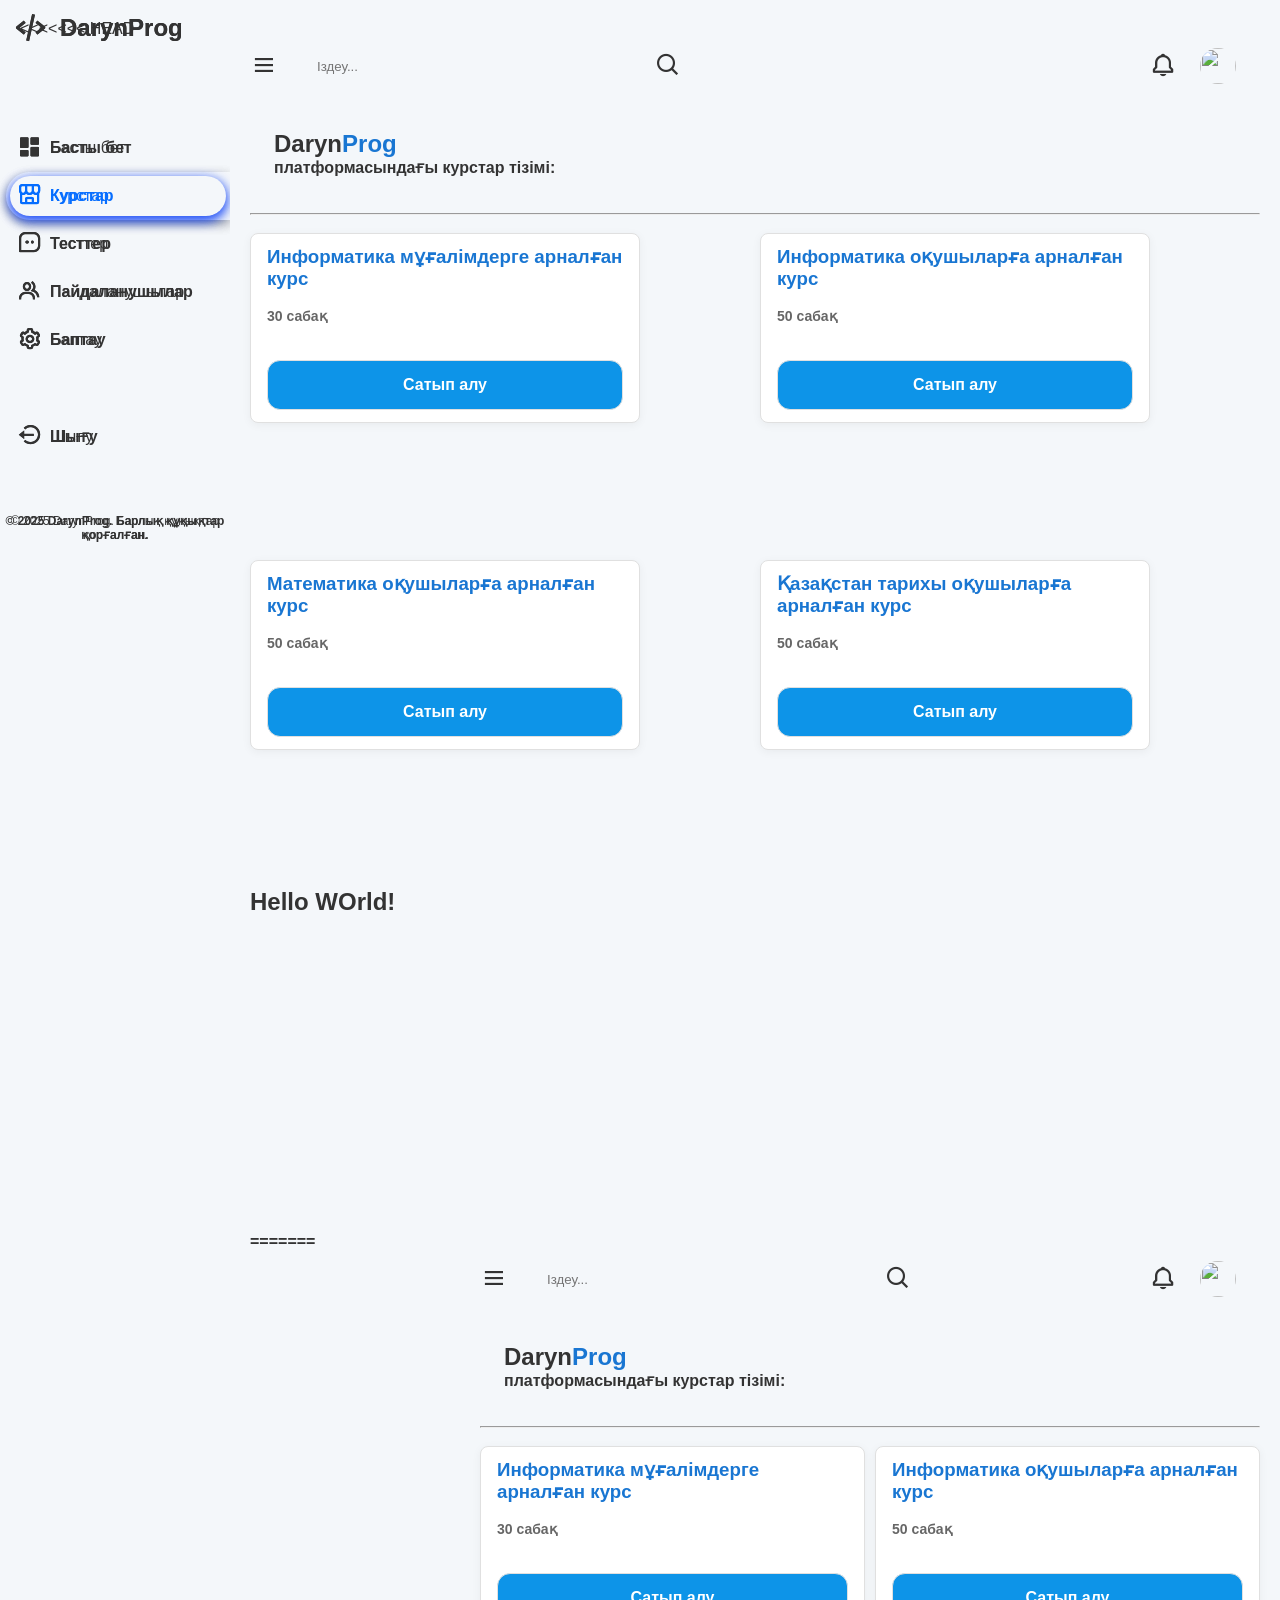
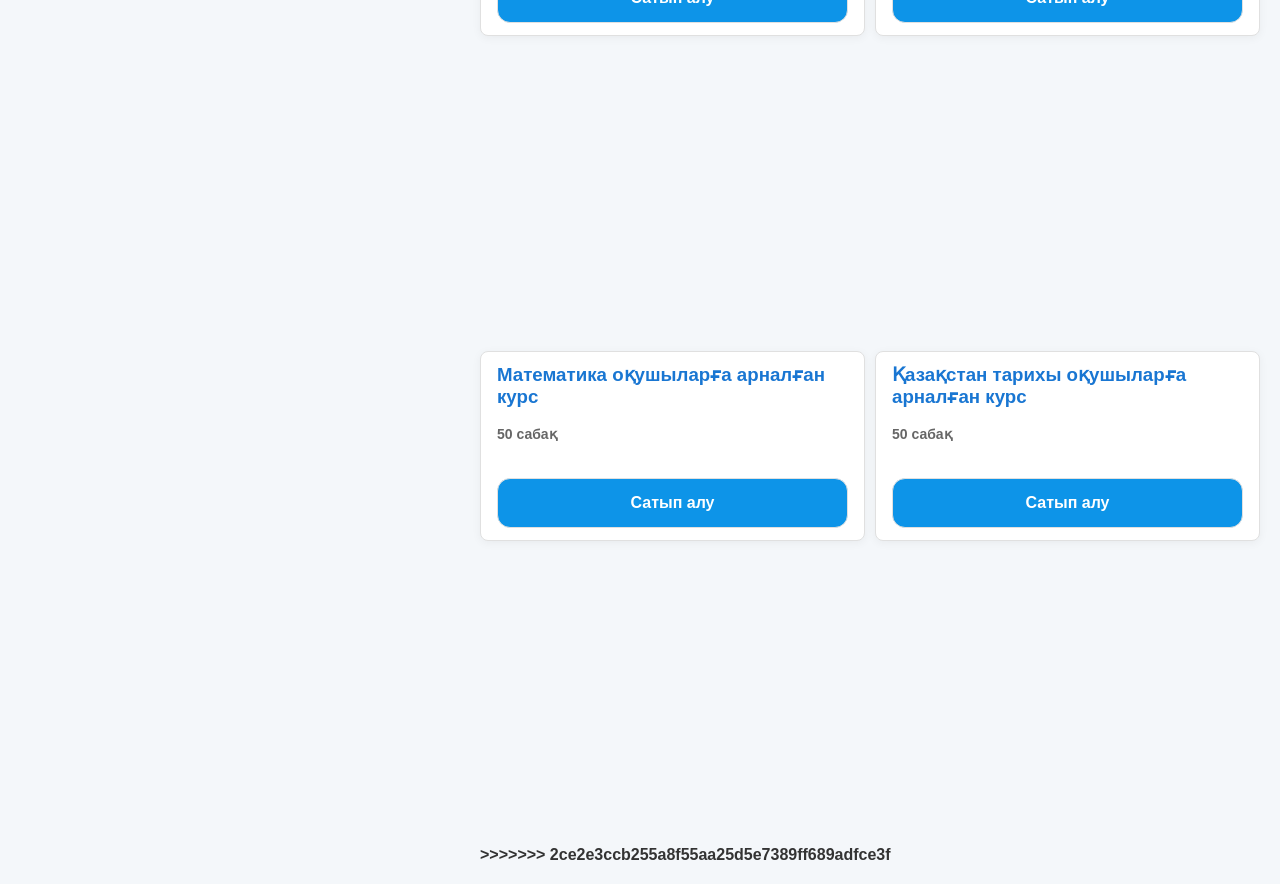
==== commit edce5c09: "Update text" ====
--- a/course.html
+++ b/course.html
@@ -107,7 +107,9 @@
                     </a>
                     <!-- <button class="course-btn" onclick="buyCourse('course1')">Бірінші тақырыпты сатып алу</button>  -->
             </ul>
-            
+            <h2>
+                Hello WOrld!
+            </h2>
         </div>
             <script src="index.js"></script>
 </body>
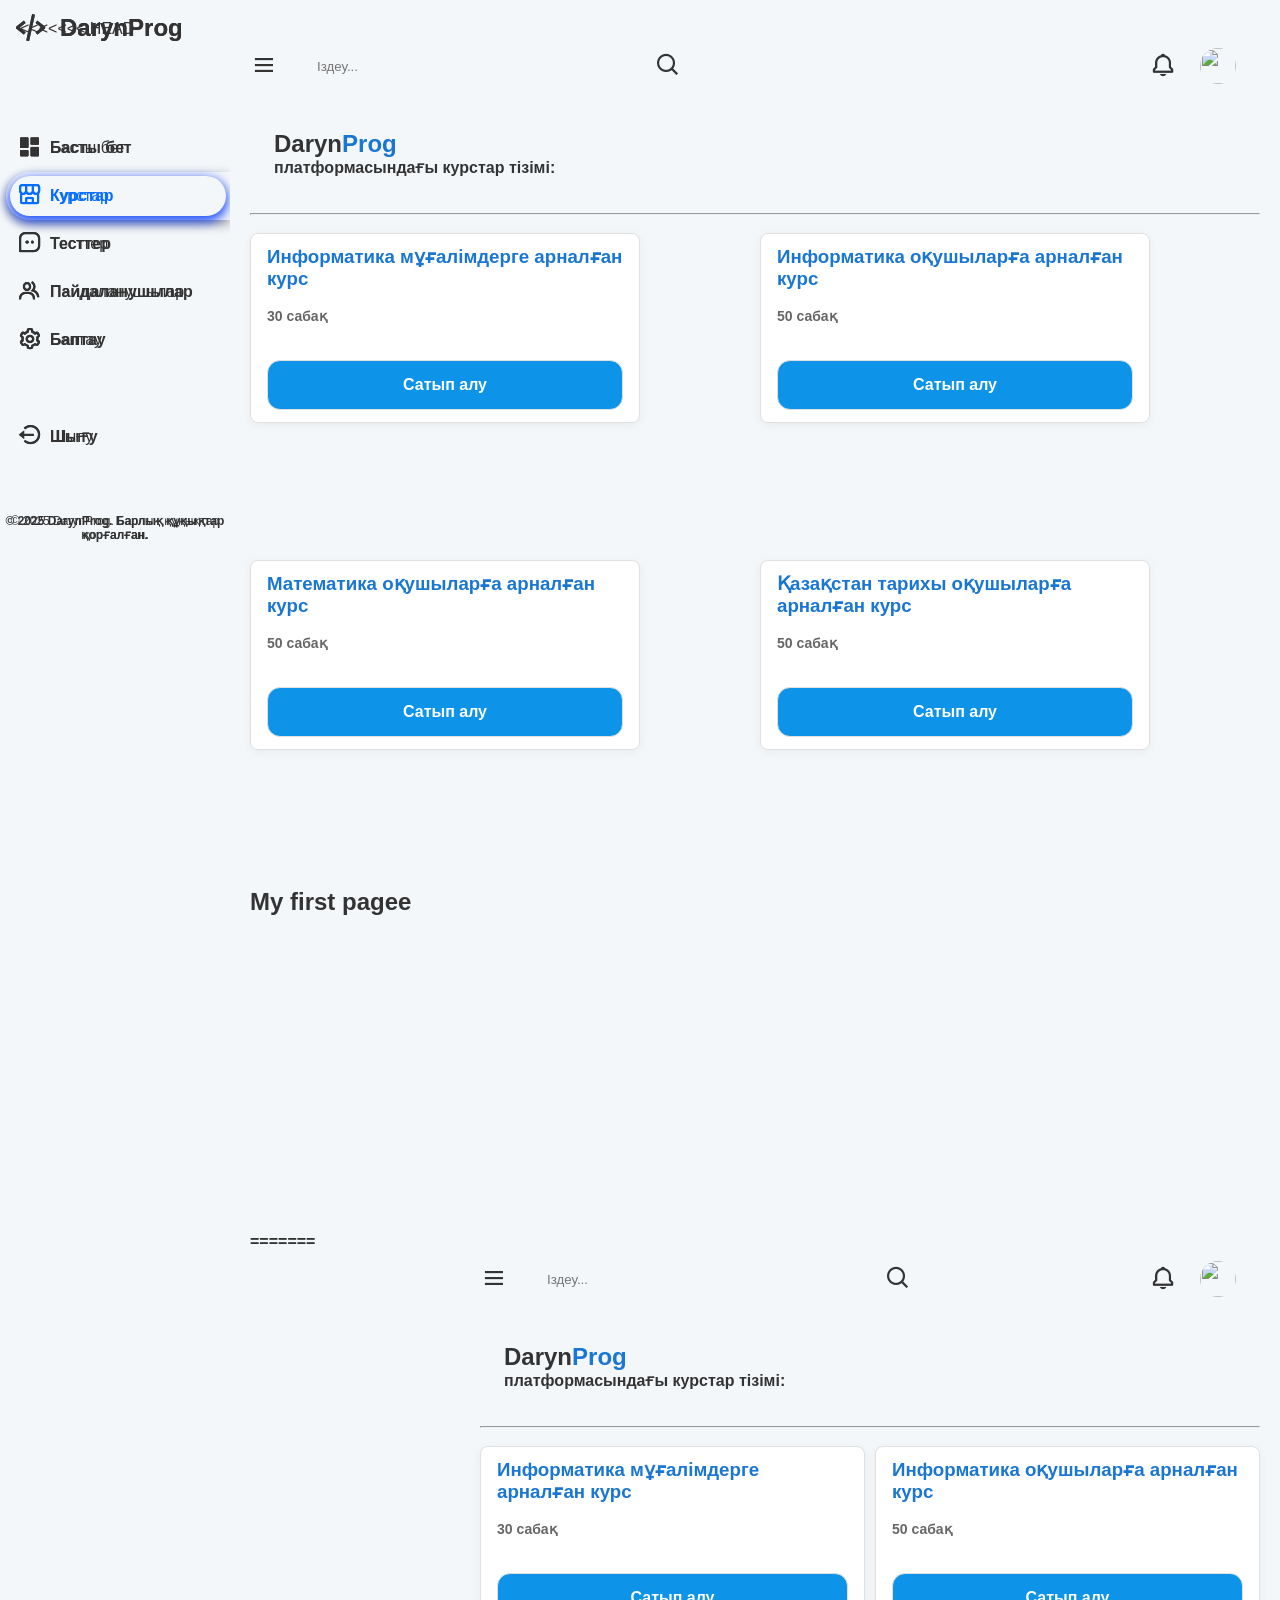
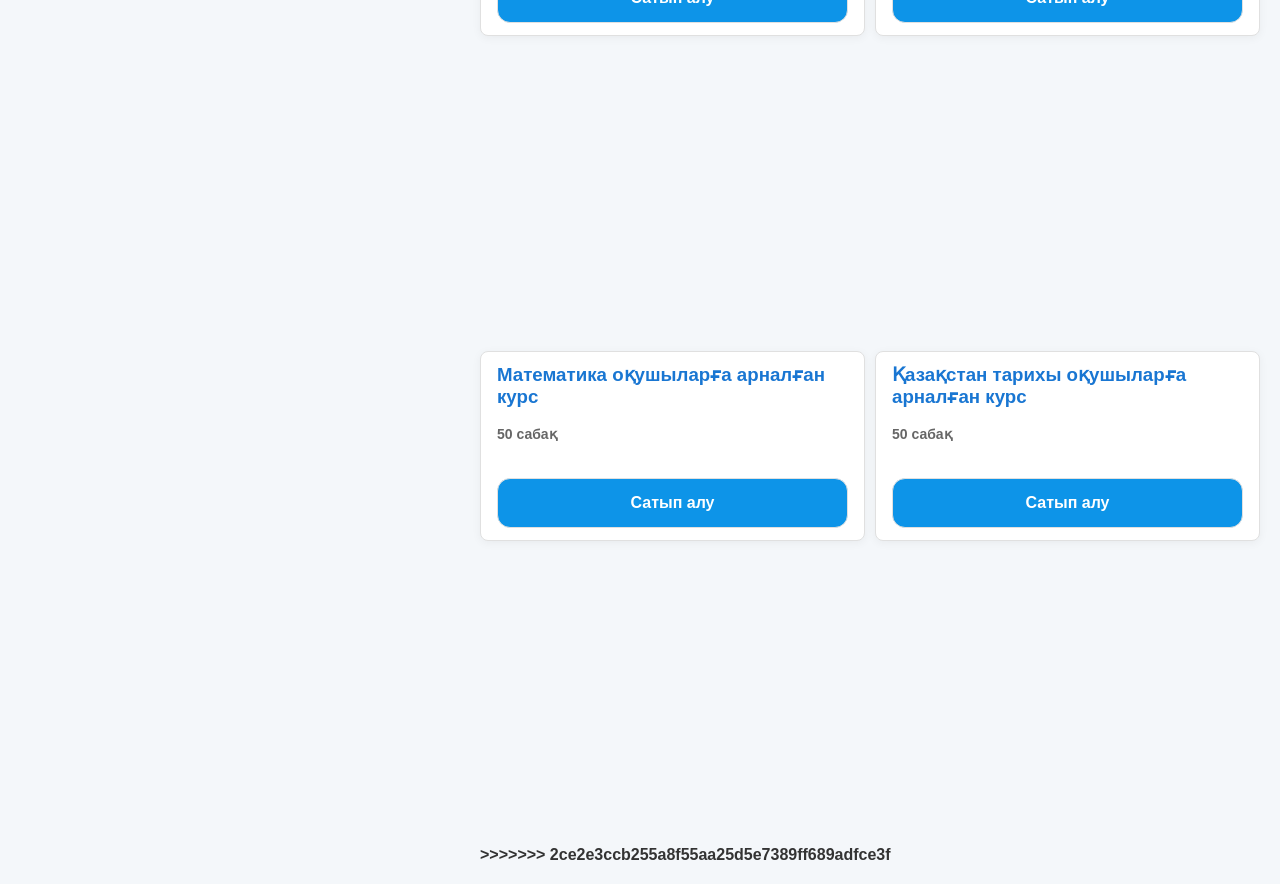
==== commit 7c90bf51: "Update text" ====
--- a/course.html
+++ b/course.html
@@ -107,9 +107,11 @@
                     </a>
                     <!-- <button class="course-btn" onclick="buyCourse('course1')">Бірінші тақырыпты сатып алу</button>  -->
             </ul>
+
             <h2>
-                Hello WOrld!
+                My first pagee
             </h2>
+
         </div>
             <script src="index.js"></script>
 </body>
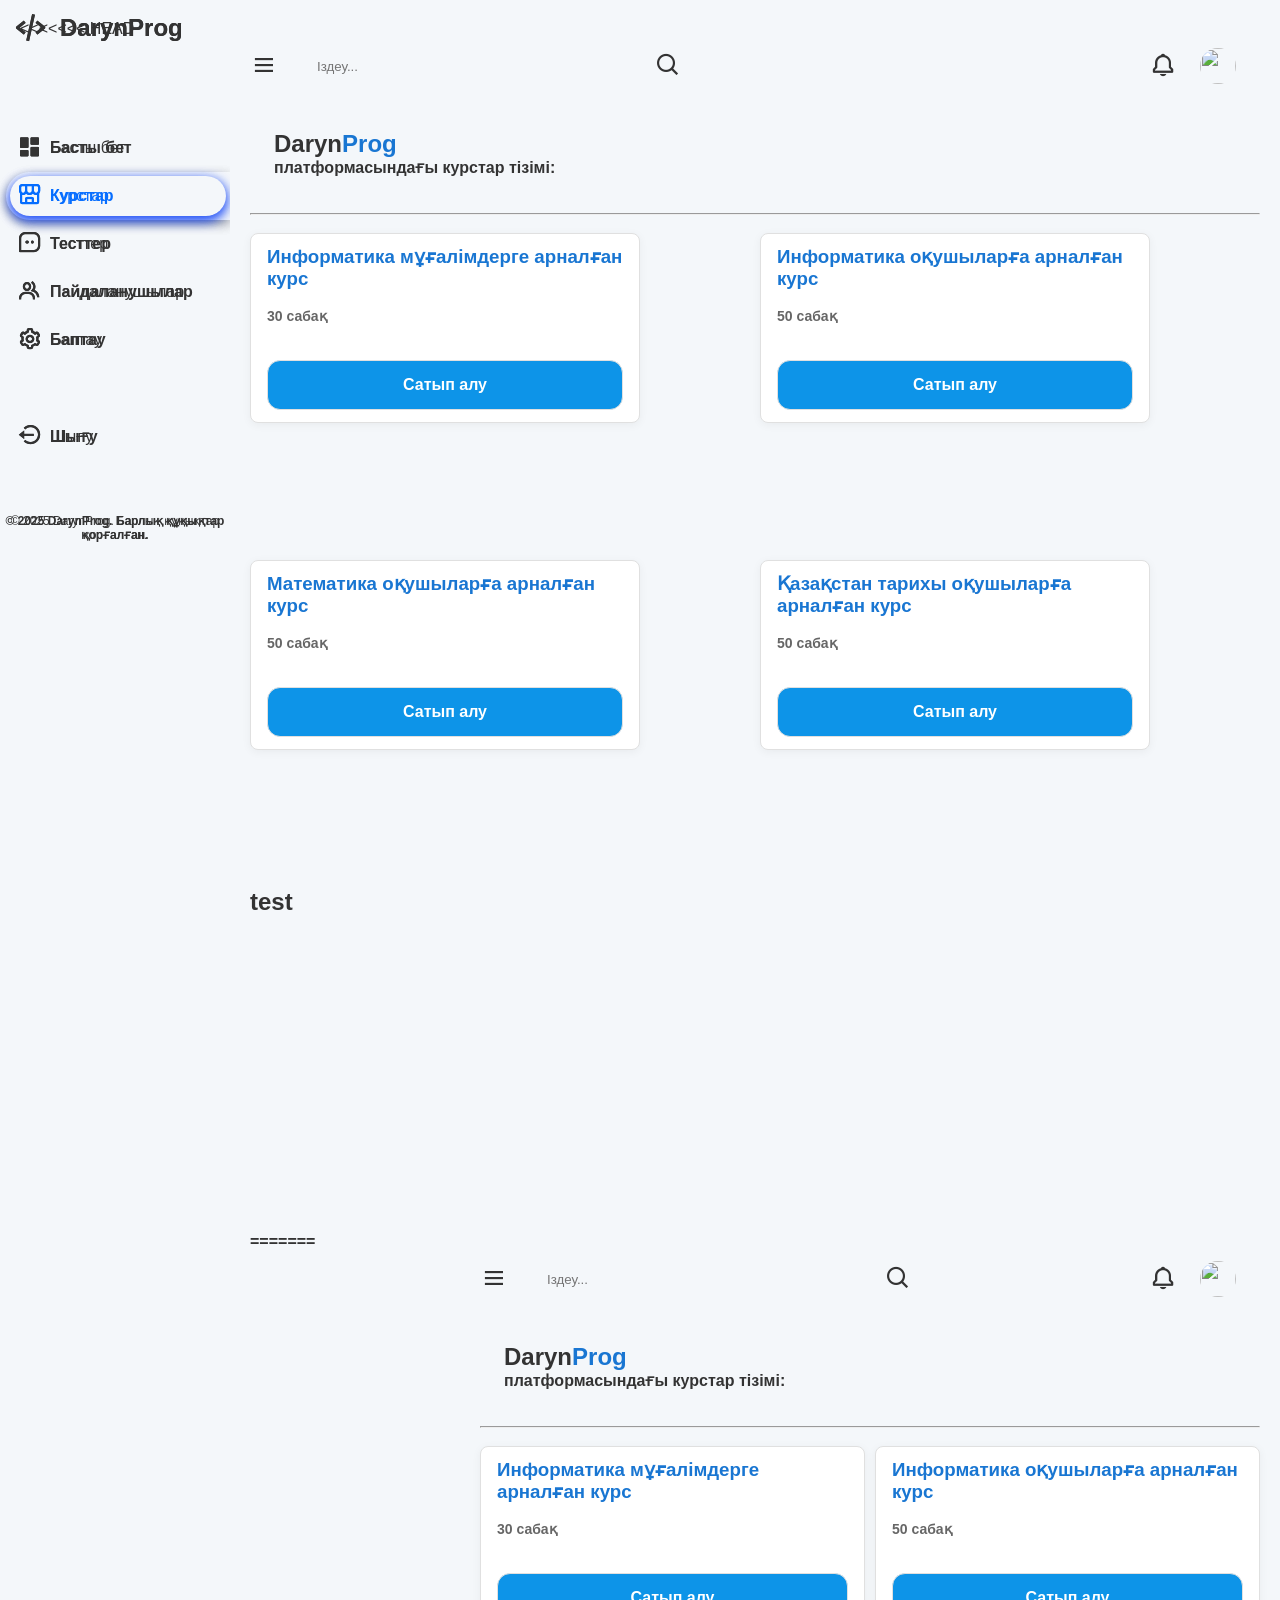
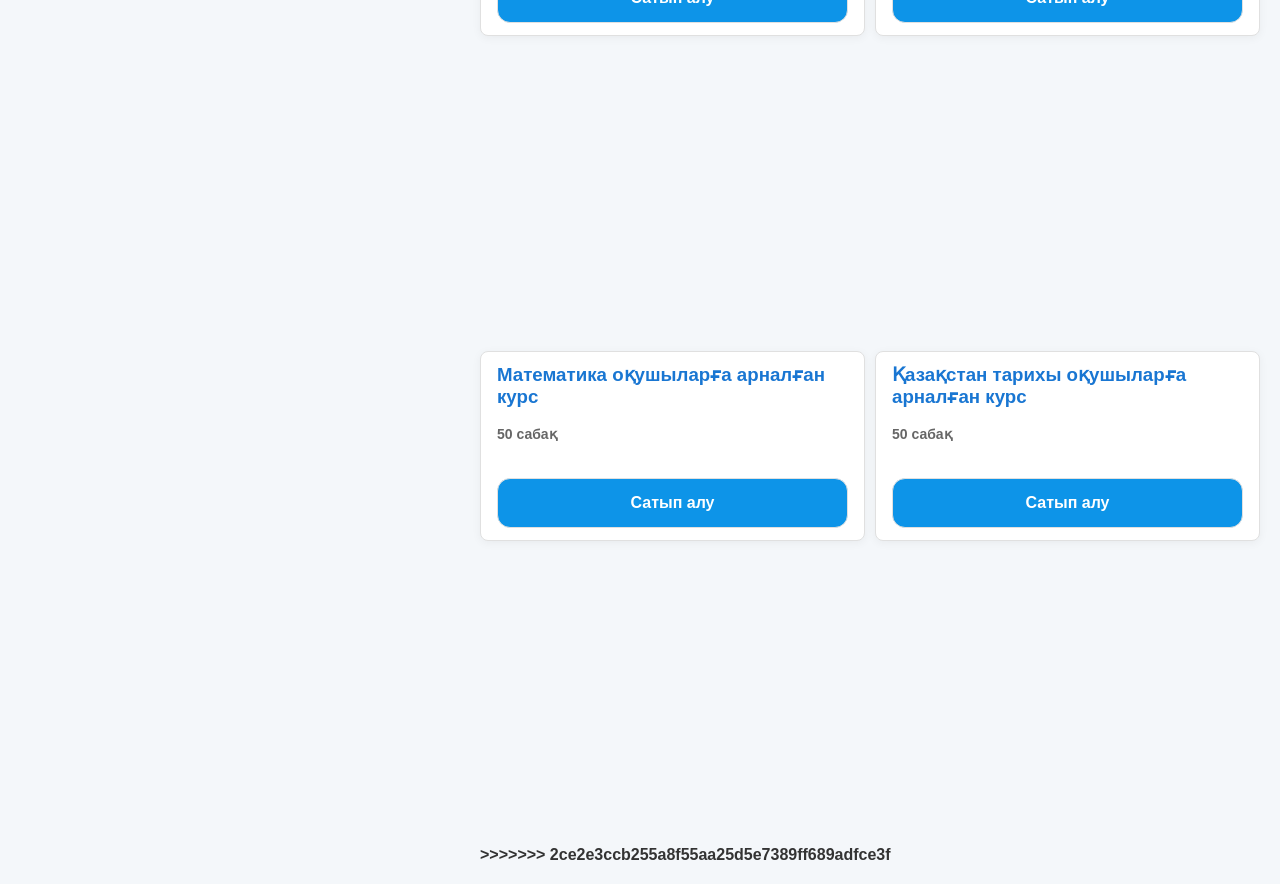
==== commit 91205c7d: "Update text" ====
--- a/course.html
+++ b/course.html
@@ -109,7 +109,7 @@
             </ul>
 
             <h2>
-                My first pagee
+               test
             </h2>
 
         </div>
